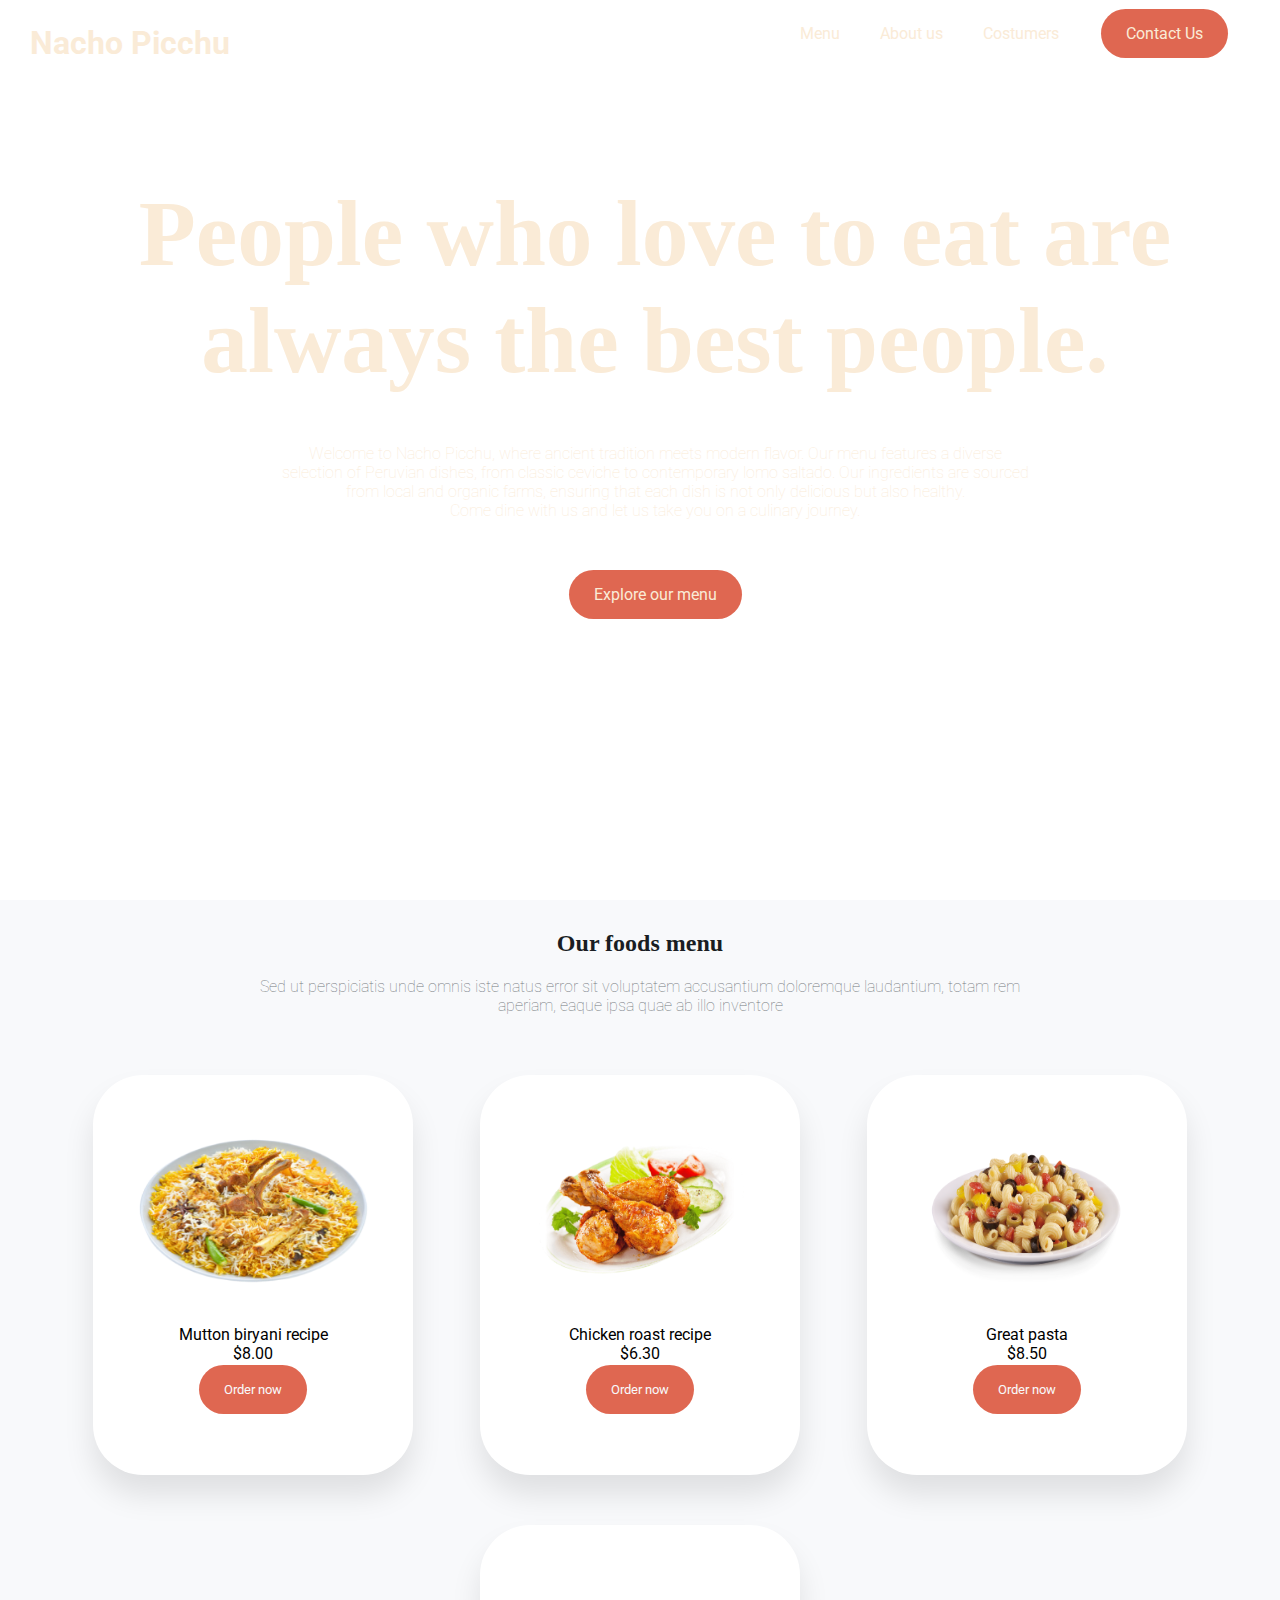
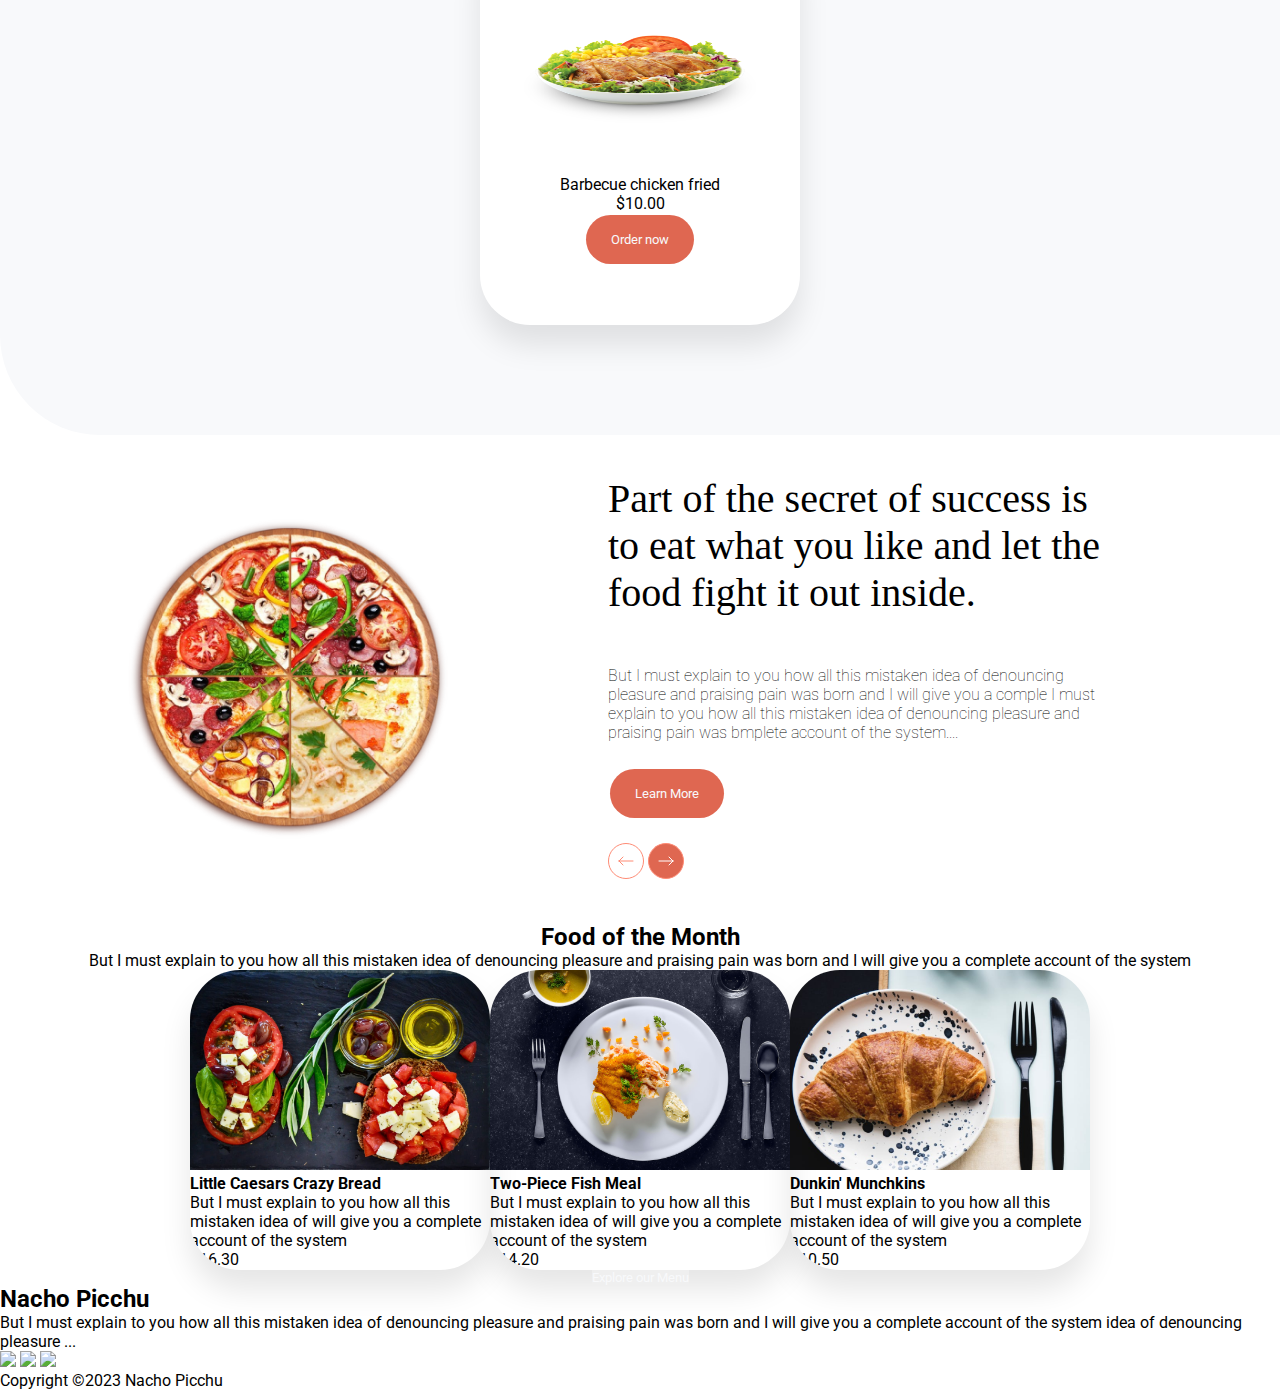
==== index.html @ ab9b4233 "`chore`: add some css in food card" ====
<!DOCTYPE html>
<html lang="en">

<head>
    <meta charset="UTF-8">
    <meta http-equiv="X-UA-Compatible" content="IE=edge">
    <meta name="viewport" content="width=device-width, initial-scale=1.0">
    <link rel="stylesheet" href="style.css">
    <link rel="preconnect" href="https://fonts.googleapis.com">
    <link rel="preconnect" href="https://fonts.gstatic.com" crossorigin>
    <link href="https://fonts.googleapis.com/css2?family=Roboto:wght@400;700&display=swap" rel="stylesheet">
    <title>Nacho Picchu</title>
</head>

<body>
    <header class="top-bar flex-row header-image">
        <h1 class="title">Nacho Picchu</h1>
        <nav class="items-center">
            <ul class="menu flex-row">
                <li><a href="#menu">Menu</a></li>
                <li><a href="./pages/about-us.html">About us</a></li>
                <li><a href="./pages/costumers.html">Costumers</a></li>
                <li><a href="./pages/contact-us.html" class="color-btn">Contact Us</a></li>
            </ul>
        </nav>
        <div class="header-content">
            <h2>People who love to eat are always the best people.</h2>
            <p align="justify">
                Welcome to Nacho Picchu, where ancient tradition meets modern flavor.
                Our menu features a diverse selection of Peruvian dishes, from classic ceviche to contemporary lomo saltado. Our ingredients are
                sourced from local and organic farms, ensuring that each dish is not only delicious but also healthy.</br> Come dine with us and let us take you on a culinary journey.
            </p>
            <a href="#menu" class="color-btn" id="header-content-btn">Explore our menu</a>
        </div>
    </header>
    <main>
        <section id="menu">
            <div class="foods-menu">
                <h2>Our foods menu</h2>
                <p>Sed ut perspiciatis unde omnis iste natus error sit voluptatem accusantium doloremque laudantium, totam rem aperiam, eaque ipsa quae ab illo inventore </p>
            </div>
            <div class="cards flex-row">
                <div class="card">
                    <img src="./assets/images/cards/mutton.png" alt="Mutton biryani recipe">
                    <p>Mutton biryani recipe</p>
                    <p>$8.00</p>
                    <button class="color-btn">Order now</button>
                </div>
                <div class="card">
                    <img src="./assets/images/cards/chicken.png" alt="Chicken roast recipe">
                    <p>Chicken roast recipe</p>
                    <p>$6.30</p>
                    <button class="color-btn">Order now</button>
                </div>
                <div class="card">
                    <img src="./assets/images/cards/pasta.png" alt="Great pasta">
                    <p>Great pasta</p>
                    <p>$8.50</p>
                    <button class="color-btn">Order now</button>
                </div>
                <div class="card">
                    <img src="./assets/images/cards/barbecue-chicken.png" alt="Barbecue chicken fried">
                    <p>Barbecue chicken fried</p>
                    <p>$10.00</p>
                    <button class="color-btn">Order now</button>
                </div>
            </div>

        </section>

        <section id="pizza">
            <img src="./assets/images/pizza.png" alt="" id="pizza-img">
            <div id="pizza-content">
                <h2>
                    Part of the secret of
                    success is to eat what you
                    like and let the food fight it
                    out inside.
                </h2>
                <p class="margin-text">
                    But I must explain to you how all this mistaken idea of denouncing pleasure and praising pain was born
                    and I will give you a comple I must explain to you how all this mistaken idea of denouncing pleasure and
                    praising pain was bmplete account of the system....
                </p>
                <div class="pizza-text">
                    <button class="color-btn margin-text">Learn More</button>
                    <nav>
                        <a href="#"><img src="./assets/icons/previous.svg" alt="previous"></a>
                        <a href="#"><img src="./assets/icons/next.svg" alt="next"></a>
                    </nav>
                </div>
            </div>

        </section>

        <section id="food-of-the-month">
            <h2>Food of the Month</h2>
            <p>But I must explain to you how all this mistaken idea of denouncing pleasure and praising pain was born
                and I will give you a complete account of the system</p>
            <div class="food month-cards flex-row">
                <div class="food-month-card">
                    <img src="./assets/images/cards/little-caesars.png" alt="Little Caesars Crazy Bread">
                    <p class="food-title">Little Caesars Crazy Bread</p>
                    <p>But I must explain to you how all this mistaken idea of will give you a complete account of the
                        system</p>
                    <p>$16.30</p>
                    <button>Order now</button>
                </div>
                <div class="food-month-card">
                    <img src="./assets/images/cards/fish.png" alt="Two-Piece Fish Meal">
                    <p class="food-title">Two-Piece Fish Meal</p>
                    <p>But I must explain to you how all this mistaken idea of will give you a complete account of the
                        system</p>
                    <p>$14.20</p>
                    <button>Order now</button>
                </div>
                <div class="food-month-card">
                    <img src="./assets/images/cards/dunkin-munchkins.png" alt="Dunkin' Munchkins">
                    <p class="food-title">Dunkin' Munchkins</p>
                    <p>But I must explain to you how all this mistaken idea of will give you a complete account of the
                        system</p>
                    <p>$10.50</p>
                    <button>Order now</button>
                </div>
            </div>
            <button>Explore our Menu</button>
        </section>
    </main>
    <footer>
        <h2>Nacho Picchu</h2>
        <p>But I must explain to you how all this mistaken idea of denouncing pleasure and praising pain was born and I
            will give you a complete account of the system idea of denouncing pleasure ...</p>
        <div class="social-media">
            <img src="./assets/icons/fb.svg">
            <img src="./assets/icons/twitter.svg">
            <img src="./assets/icons/insta.svg">
        </div>

        <p>Copyright ©2023 Nacho Picchu</p>
    </footer>
</body>
</html>
---- style.css ----
/* CSS Variables */
:root {
  --white: #fff;
  --primary: #df6751;
  --secondary: #fe8b75;
  --header-txt: #191d23;
  --p: #75797f;
  --bg-grey: #f8f9fb;
}

* {
  box-sizing: border-box;
  margin: 0;
  padding: 0;
  font-family: "Roboto", sans-serif;
}

.flex-row {
  display: flex;
  flex-direction: row;
}
.flex-column {
  display: flex;
  flex-direction: column;
}
/* make nabvar responsive again */
.menu {
  justify-content: space-evenly;
  list-style-type: none;
}

.menu > li {
  margin: 0 20px;
}

a {
  text-decoration: none;
  color: antiquewhite;
}

li > a:hover {
  text-decoration: underline;
}

/* Make image expand with it's div */
/* when in a mobile device, content get out of the div */
.header-image {
  background-image: url("/assets/header-bg.png");
  background-size: cover;
}

.header-content {
  display: flex;
  flex-direction: column;
  align-items: center;
  justify-content: center;
  position: absolute;
  color: antiquewhite;
  top: 20%;
}

.header-content > h2 {
  font-family: "Times New Roman", Times, serif;
  font-size: 70pt;
  text-align: center;
  margin-bottom: 50px;
}

.header-content > p {
  font-weight: lighter;
  text-align: center;
  margin: 0 20%;
}

.title {
  color: antiquewhite;
  font-weight: bold;
}

.top-bar {
  justify-content: space-between;
  padding: 1.5em 30px;
  height: 100vh;
}

.items-center {
  display: flex;
  justify-content: center;
}

.color-btn {
  padding: 15px 25px;
  margin: 2px 2px;
  gap: 20px;
  height: 49px;
  background: var(--primary);
  border-radius: 43px;
}

#header-content-btn {
  margin-top: 50px;
}

#menu {
  background-color: var(--bg-grey);
  display: flex;
  flex-direction: column;
  border-radius: 0px 0px 0px 100px;
}

.foods-menu h2 {
  font-family: "Times New Roman", Times, serif;
  text-align: center;
  padding-top: 30px;
  margin-bottom: 20px;
  color: var(--header-txt);
}

.foods-menu > p {
  color: var(--p);
  font-weight: lighter;
  text-align: center;
  margin: 0 20%;
}

.cards {
  flex-wrap: wrap;
  justify-content: space-around;
  padding: 60px 60px;
}

.card {
  display: flex;
  flex-direction: column;
  justify-content: center;
  align-items: center;
  border-radius: 50px;
  width: 20rem;
  height: 25rem;
  background: #ffffff;
  box-shadow: 0px 20px 30px rgba(0, 0, 0, 0.1);
  margin-bottom: 50px;
}

.card img {
  width: 15rem;
  height: 150px;
  margin-bottom: 40px;
}

#pizza {
  display: flex;
  align-items: center;
}

#pizza > div > h2 {
  font-size: 40px;
  font-family: serif;
  font-weight: 500;
  margin-bottom: 50px;
}

#pizza > div > p {
  font-size: 1rem;
  font-weight: 100;
}

.margin-text {
  margin-bottom: 25px;
}

#pizza-content {
  padding: 40px 0 40px 0;
  margin: auto;
  width: 40vw;
  height: auto;
}

#pizza-img {
  width: 35%;
  min-width: 80px !important;
  height: 35%;
  padding: 5% 0 5% 10%;
}

#pizza-text {
  display: flex;
  flex-direction: column;
}

#pizza-text > nav {
  flex-direction: row;
}

button {
  border: 0;
  color: #f8f9fb;
  cursor: pointer;
}

#food-of-the-month {
  display: flex;
  flex-direction: column;
  align-items: center;
}

.food-month-card {
  border-radius: 50px;
  box-shadow: 0px 20px 30px rgba(0, 0, 0, 0.1);
  width: 300px;
  height: 300px;
  overflow: auto;
}

.food-month-card > img {
  width: 300px;
  height: 200px;
}

.food-title {
  font-weight: bold;
}
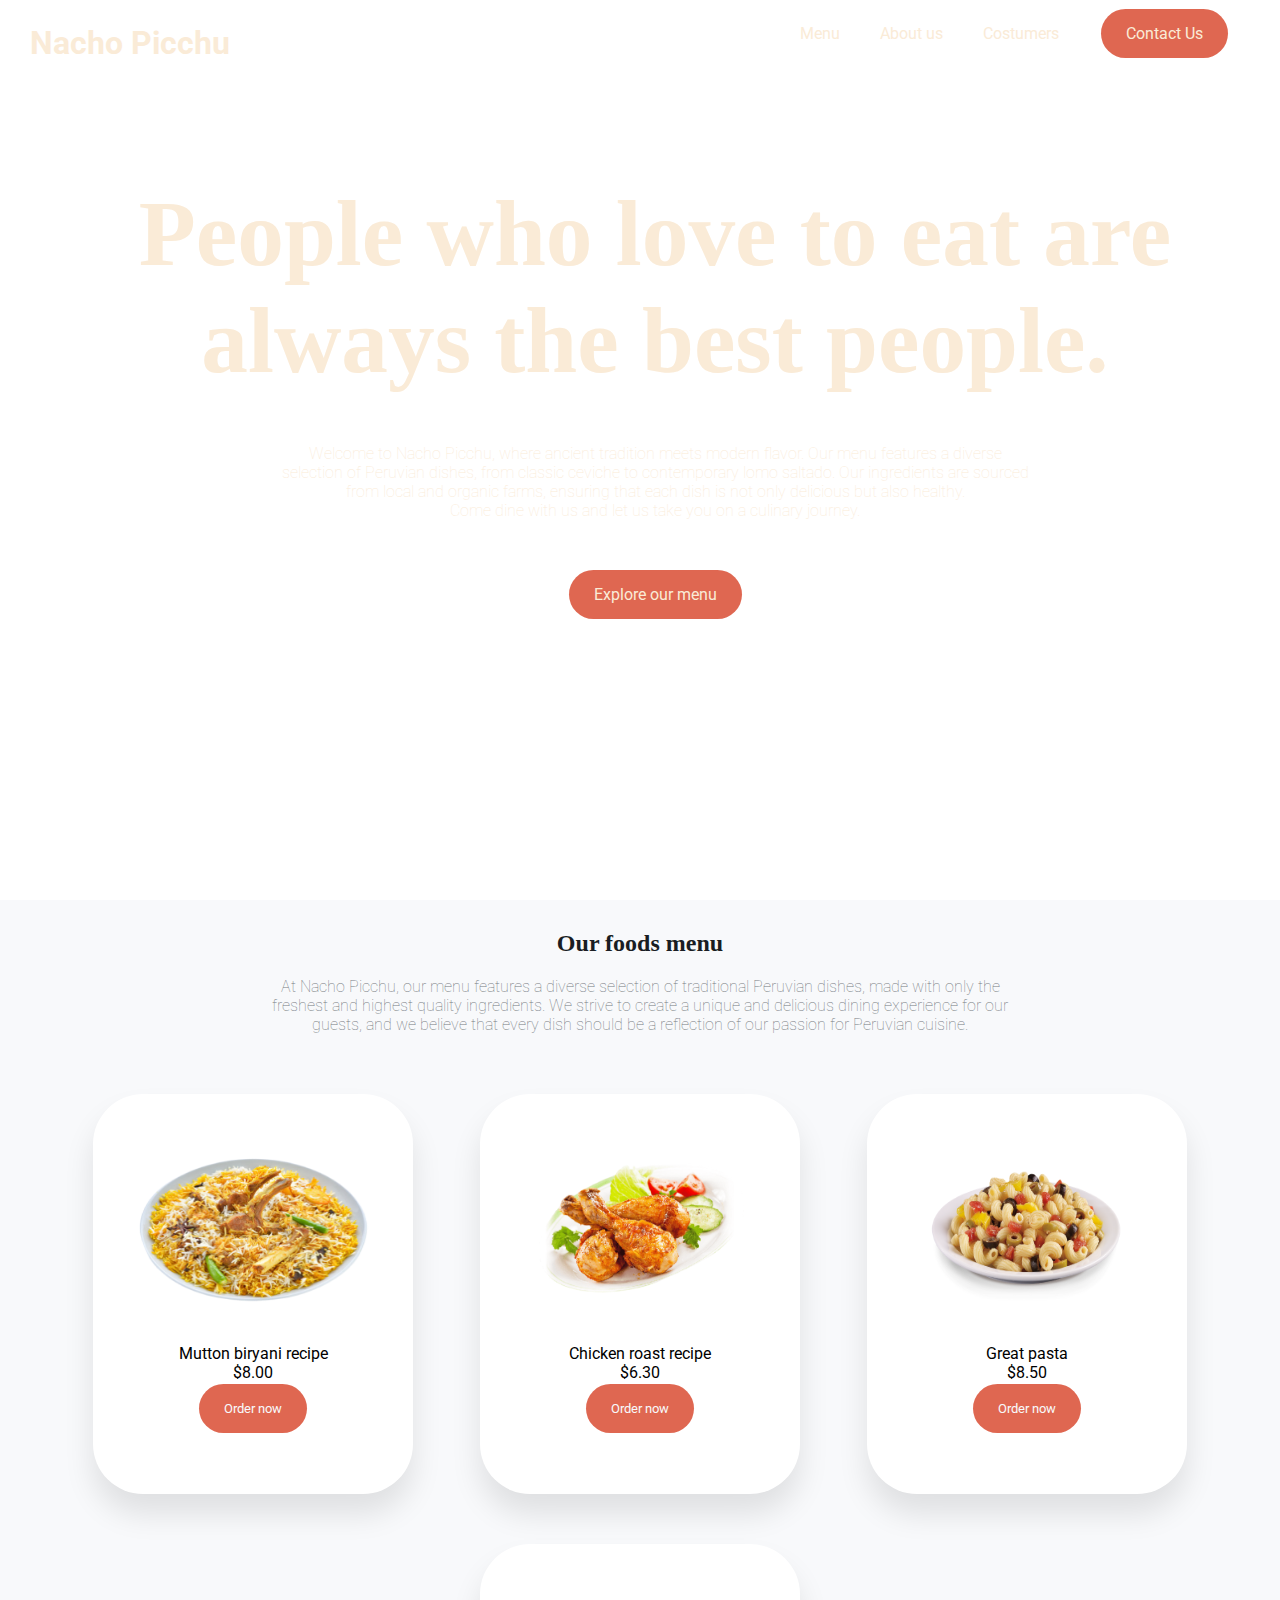
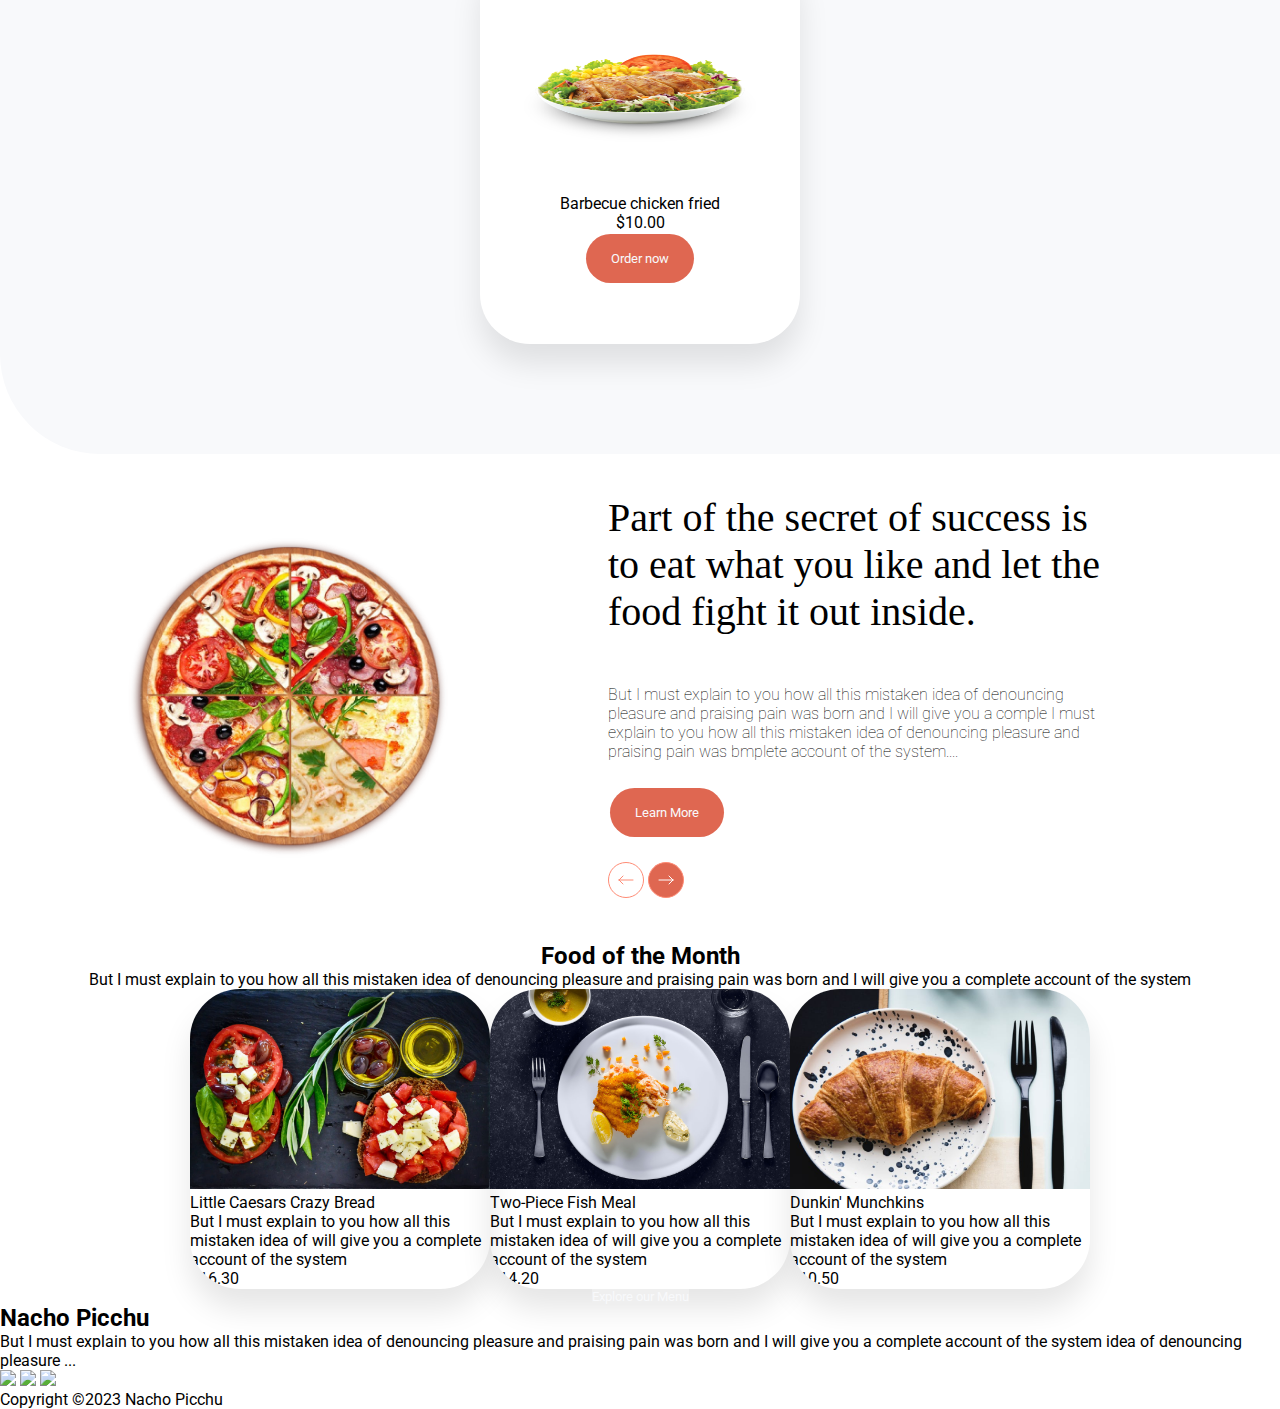
==== commit c9a29e1f: "changing text" ====
--- a/index.html
+++ b/index.html
@@ -37,7 +37,7 @@
         <section id="menu">
             <div class="foods-menu">
                 <h2>Our foods menu</h2>
-                <p>Sed ut perspiciatis unde omnis iste natus error sit voluptatem accusantium doloremque laudantium, totam rem aperiam, eaque ipsa quae ab illo inventore </p>
+                <p>At Nacho Picchu, our menu features a diverse selection of traditional Peruvian dishes, made with only the freshest and highest quality ingredients. We strive to create a unique and delicious dining experience for our guests, and we believe that every dish should be a reflection of our passion for Peruvian cuisine. </p>
             </div>
             <div class="cards flex-row">
                 <div class="card">
@@ -100,7 +100,7 @@
             <div class="food month-cards flex-row">
                 <div class="food-month-card">
                     <img src="./assets/images/cards/little-caesars.png" alt="Little Caesars Crazy Bread">
-                    <p class="food-title">Little Caesars Crazy Bread</p>
+                    <p>Little Caesars Crazy Bread</p>
                     <p>But I must explain to you how all this mistaken idea of will give you a complete account of the
                         system</p>
                     <p>$16.30</p>
@@ -108,7 +108,7 @@
                 </div>
                 <div class="food-month-card">
                     <img src="./assets/images/cards/fish.png" alt="Two-Piece Fish Meal">
-                    <p class="food-title">Two-Piece Fish Meal</p>
+                    <p>Two-Piece Fish Meal</p>
                     <p>But I must explain to you how all this mistaken idea of will give you a complete account of the
                         system</p>
                     <p>$14.20</p>
@@ -116,7 +116,7 @@
                 </div>
                 <div class="food-month-card">
                     <img src="./assets/images/cards/dunkin-munchkins.png" alt="Dunkin' Munchkins">
-                    <p class="food-title">Dunkin' Munchkins</p>
+                    <p>Dunkin' Munchkins</p>
                     <p>But I must explain to you how all this mistaken idea of will give you a complete account of the
                         system</p>
                     <p>$10.50</p>
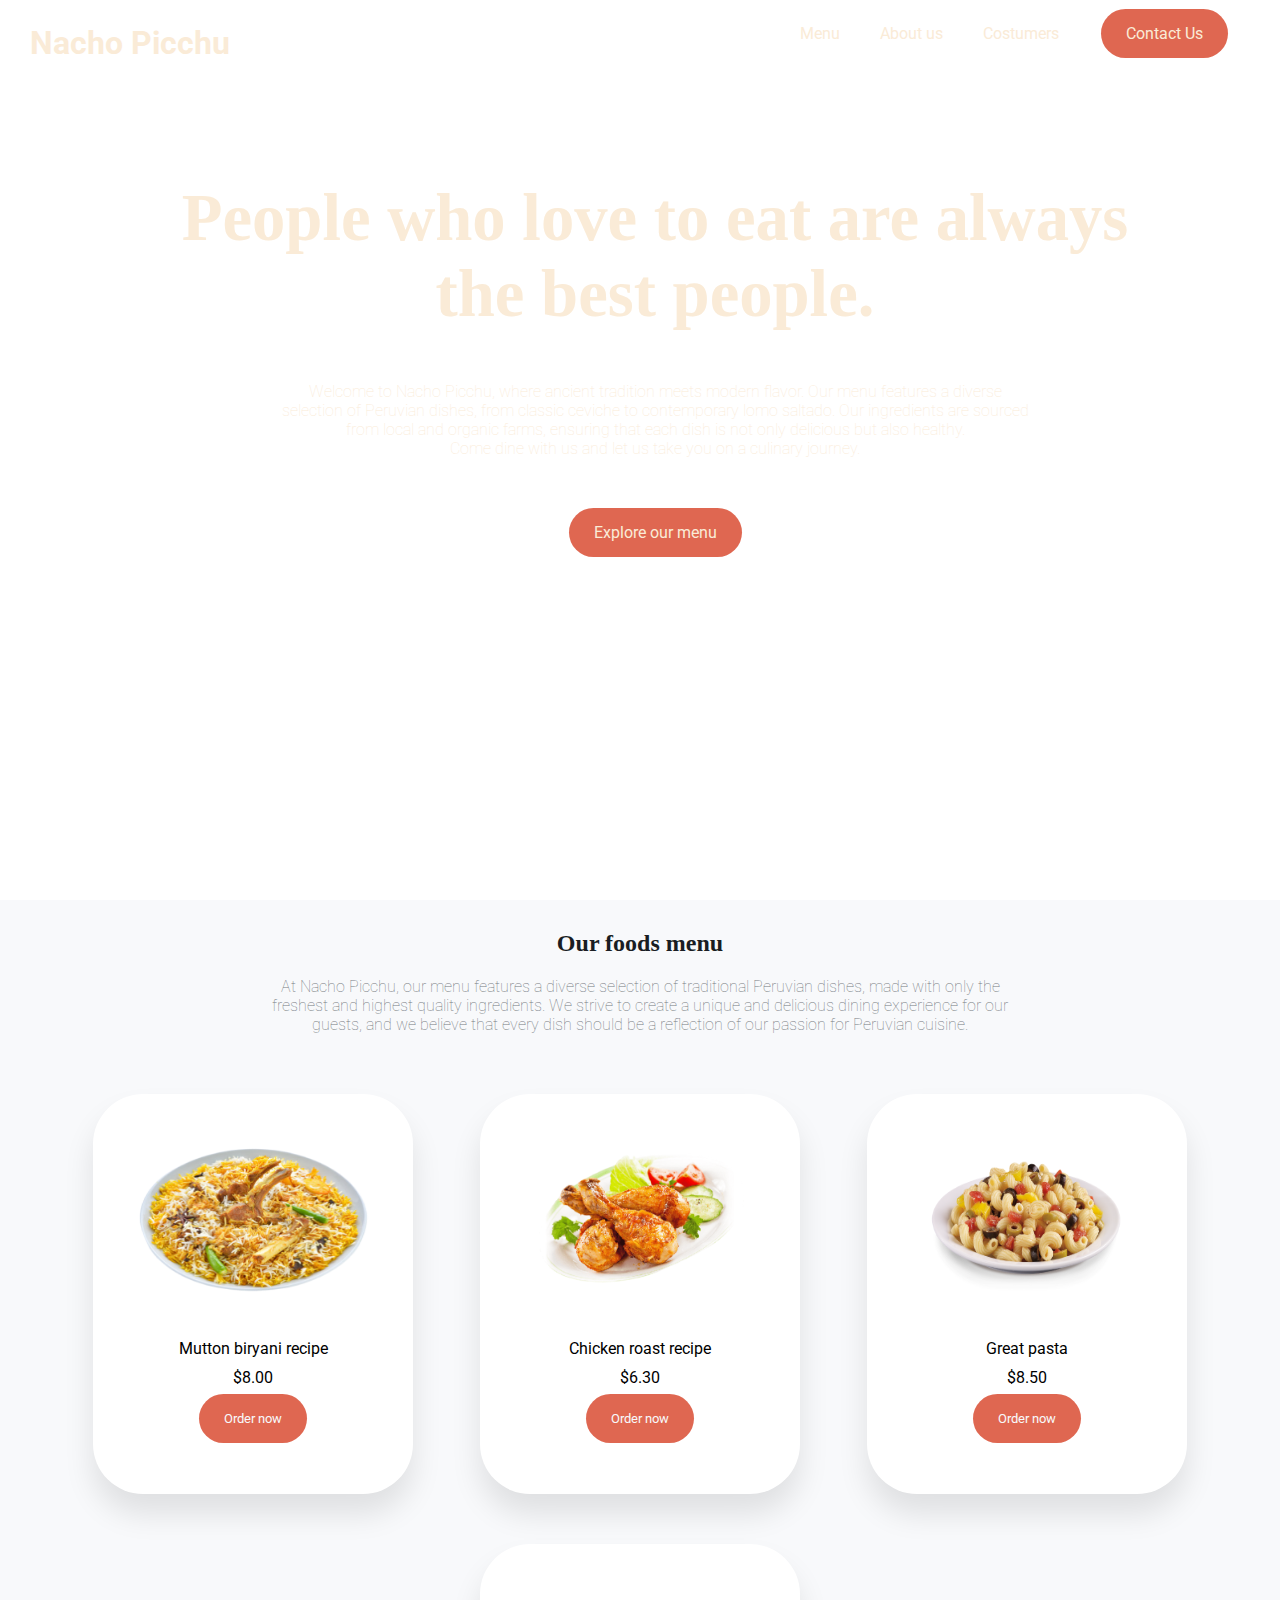
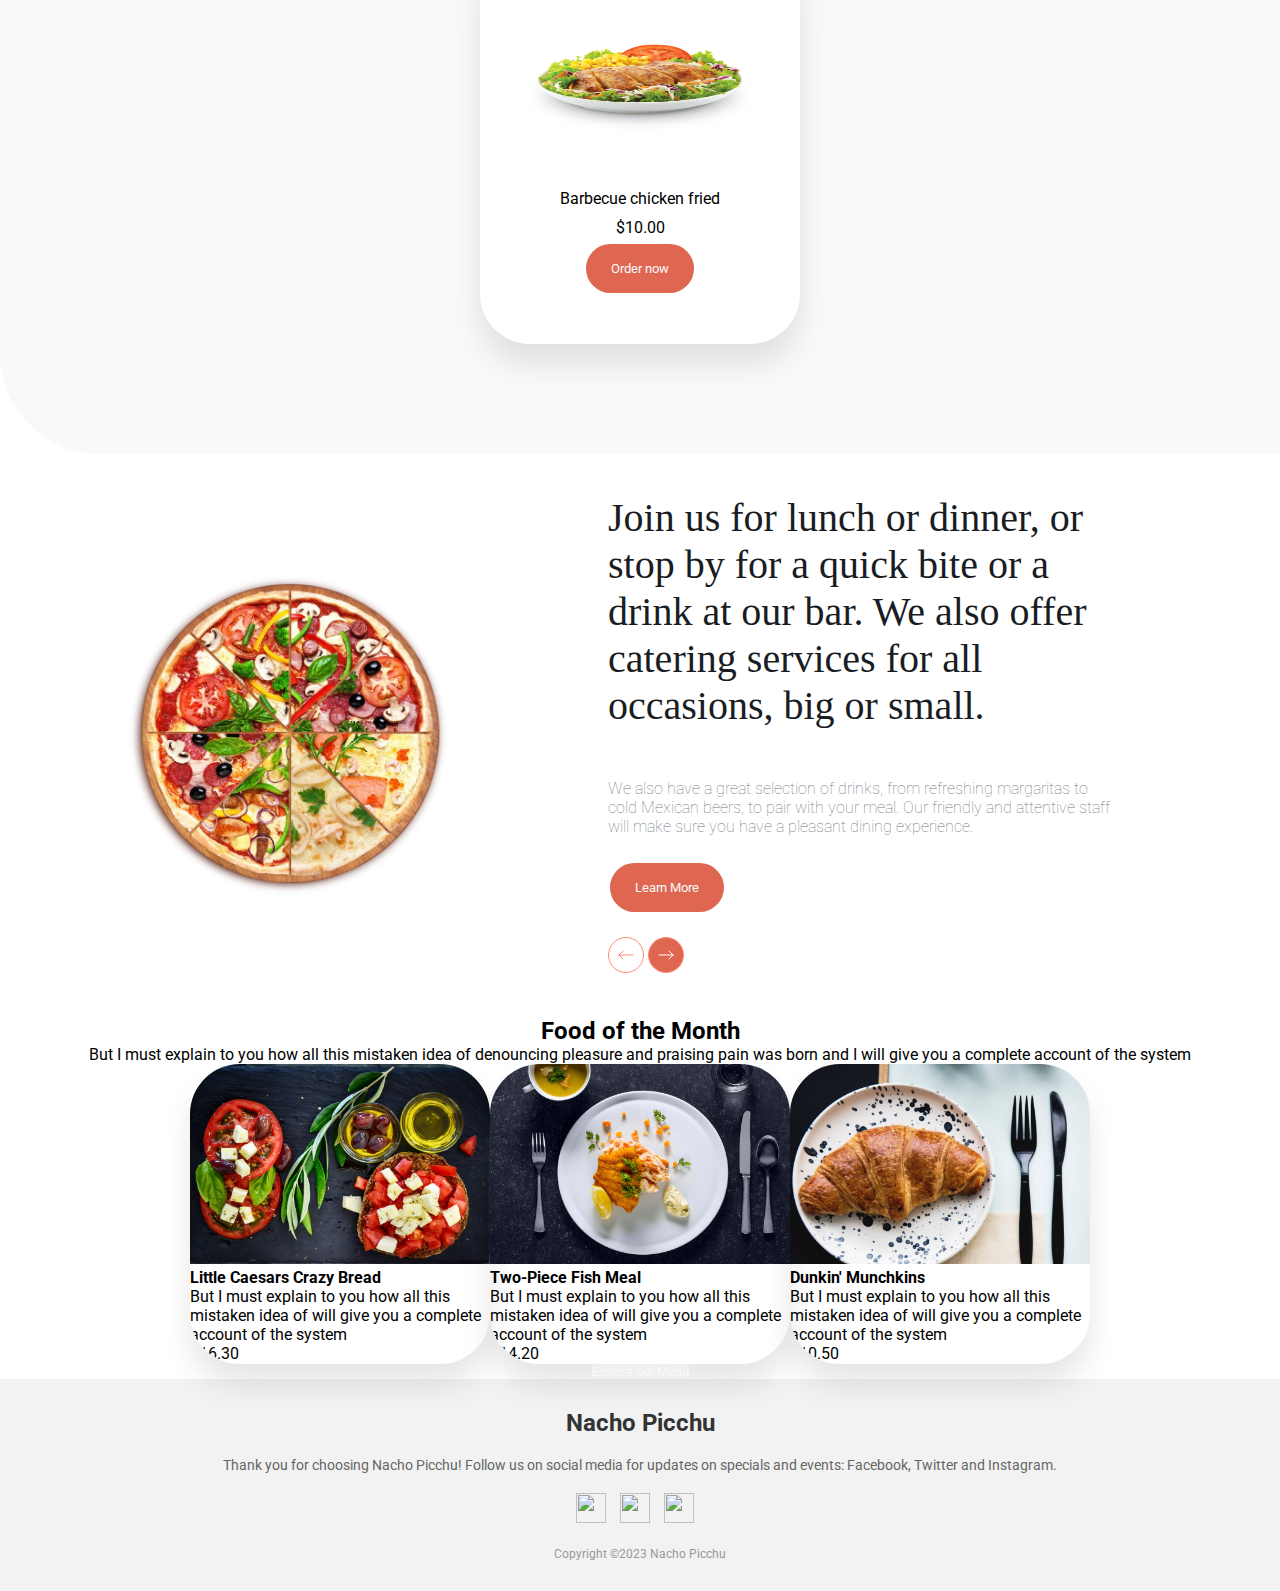
==== commit 4648d4c9: "adding media queries" ====
--- a/index.html
+++ b/index.html
@@ -72,15 +72,10 @@
             <img src="./assets/images/pizza.png" alt="" id="pizza-img">
             <div id="pizza-content">
                 <h2>
-                    Part of the secret of
-                    success is to eat what you
-                    like and let the food fight it
-                    out inside.
+                    Join us for lunch or dinner, or stop by for a quick bite or a drink at our bar. We also offer catering services for all occasions, big or small.
                 </h2>
                 <p class="margin-text">
-                    But I must explain to you how all this mistaken idea of denouncing pleasure and praising pain was born
-                    and I will give you a comple I must explain to you how all this mistaken idea of denouncing pleasure and
-                    praising pain was bmplete account of the system....
+                    We also have a great selection of drinks, from refreshing margaritas to cold Mexican beers, to pair with your meal. Our friendly and attentive staff will make sure you have a pleasant dining experience.
                 </p>
                 <div class="pizza-text">
                     <button class="color-btn margin-text">Learn More</button>
@@ -100,7 +95,7 @@
             <div class="food month-cards flex-row">
                 <div class="food-month-card">
                     <img src="./assets/images/cards/little-caesars.png" alt="Little Caesars Crazy Bread">
-                    <p>Little Caesars Crazy Bread</p>
+                    <p class="food-title">Little Caesars Crazy Bread</p>
                     <p>But I must explain to you how all this mistaken idea of will give you a complete account of the
                         system</p>
                     <p>$16.30</p>
@@ -108,7 +103,7 @@
                 </div>
                 <div class="food-month-card">
                     <img src="./assets/images/cards/fish.png" alt="Two-Piece Fish Meal">
-                    <p>Two-Piece Fish Meal</p>
+                    <p class="food-title">Two-Piece Fish Meal</p>
                     <p>But I must explain to you how all this mistaken idea of will give you a complete account of the
                         system</p>
                     <p>$14.20</p>
@@ -116,7 +111,7 @@
                 </div>
                 <div class="food-month-card">
                     <img src="./assets/images/cards/dunkin-munchkins.png" alt="Dunkin' Munchkins">
-                    <p>Dunkin' Munchkins</p>
+                    <p class="food-title">Dunkin' Munchkins</p>
                     <p>But I must explain to you how all this mistaken idea of will give you a complete account of the
                         system</p>
                     <p>$10.50</p>
@@ -128,14 +123,12 @@
     </main>
     <footer>
         <h2>Nacho Picchu</h2>
-        <p>But I must explain to you how all this mistaken idea of denouncing pleasure and praising pain was born and I
-            will give you a complete account of the system idea of denouncing pleasure ...</p>
+        <p>Thank you for choosing Nacho Picchu! Follow us on social media for updates on specials and events: Facebook, Twitter and Instagram.</p>
         <div class="social-media">
             <img src="./assets/icons/fb.svg">
             <img src="./assets/icons/twitter.svg">
             <img src="./assets/icons/insta.svg">
         </div>
-
         <p>Copyright ©2023 Nacho Picchu</p>
     </footer>
 </body>
--- a/style.css
+++ b/style.css
@@ -15,6 +15,7 @@
   font-family: "Roboto", sans-serif;
 }
 
+
 .flex-row {
   display: flex;
   flex-direction: row;
@@ -61,9 +62,12 @@
 
 .header-content > h2 {
   font-family: "Times New Roman", Times, serif;
-  font-size: 70pt;
+  font-size: 50pt;
   text-align: center;
   margin-bottom: 50px;
+  margin-left: 10%;
+  margin-right: 10%;
+  
 }
 
 .header-content > p {
@@ -95,6 +99,10 @@
   height: 49px;
   background: var(--primary);
   border-radius: 43px;
+}
+
+color-btn:hover {
+  background: var(--secondary);
 }
 
 #header-content-btn {
@@ -142,6 +150,10 @@
   margin-bottom: 50px;
 }
 
+.card > p {
+  margin: 5px;
+}
+
 .card img {
   width: 15rem;
   height: 150px;
@@ -154,8 +166,9 @@
 }
 
 #pizza > div > h2 {
+  color: var(--header-txt);
   font-size: 40px;
-  font-family: serif;
+  font-family: "Times New Roman", Times, serif;
   font-weight: 500;
   margin-bottom: 50px;
 }
@@ -163,6 +176,7 @@
 #pizza > div > p {
   font-size: 1rem;
   font-weight: 100;
+  color: var(--p);
 }
 
 .margin-text {
@@ -220,3 +234,75 @@
 .food-title {
   font-weight: bold;
 }
+
+footer {
+  background-color: #f2f2f2;
+  padding: 30px;
+  text-align: center;
+}
+
+footer h2 {
+  margin-bottom: 20px;
+  color: #333333;
+}
+
+footer p {
+  margin-bottom: 20px;
+  color: #666666;
+  font-size: 14px;
+}
+
+.social-media {
+  margin-bottom: 20px;
+}
+
+.social-media img {
+  width: 30px;
+  height: 30px;
+  margin-right: 10px;
+}
+
+footer p:last-child {
+  margin-bottom: 0;
+  font-size: 12px;
+  color: #999999;
+}
+
+/* styles for small screens (less than 768px) */
+@media only screen and (max-width: 768px) {
+  .menu {
+      display: none;
+  }
+
+  .header-content {
+      text-align: center;
+  }
+
+  .header-content h2 {
+      font-size: 28px;
+  }
+
+  .header-content p {
+      font-size: 16px;
+      width: 90%;
+  }
+
+  #header-content-btn {
+      margin: 20px auto 0;
+  }
+  .header-content {
+      display: flex;
+      flex-direction: column;
+      align-items: center;
+  }
+  .cards {
+      flex-direction: column;
+      align-items: center;
+  }
+  .card {
+      margin: 10px auto;
+  }
+  #pizza-img{
+      display: none;
+  }
+}
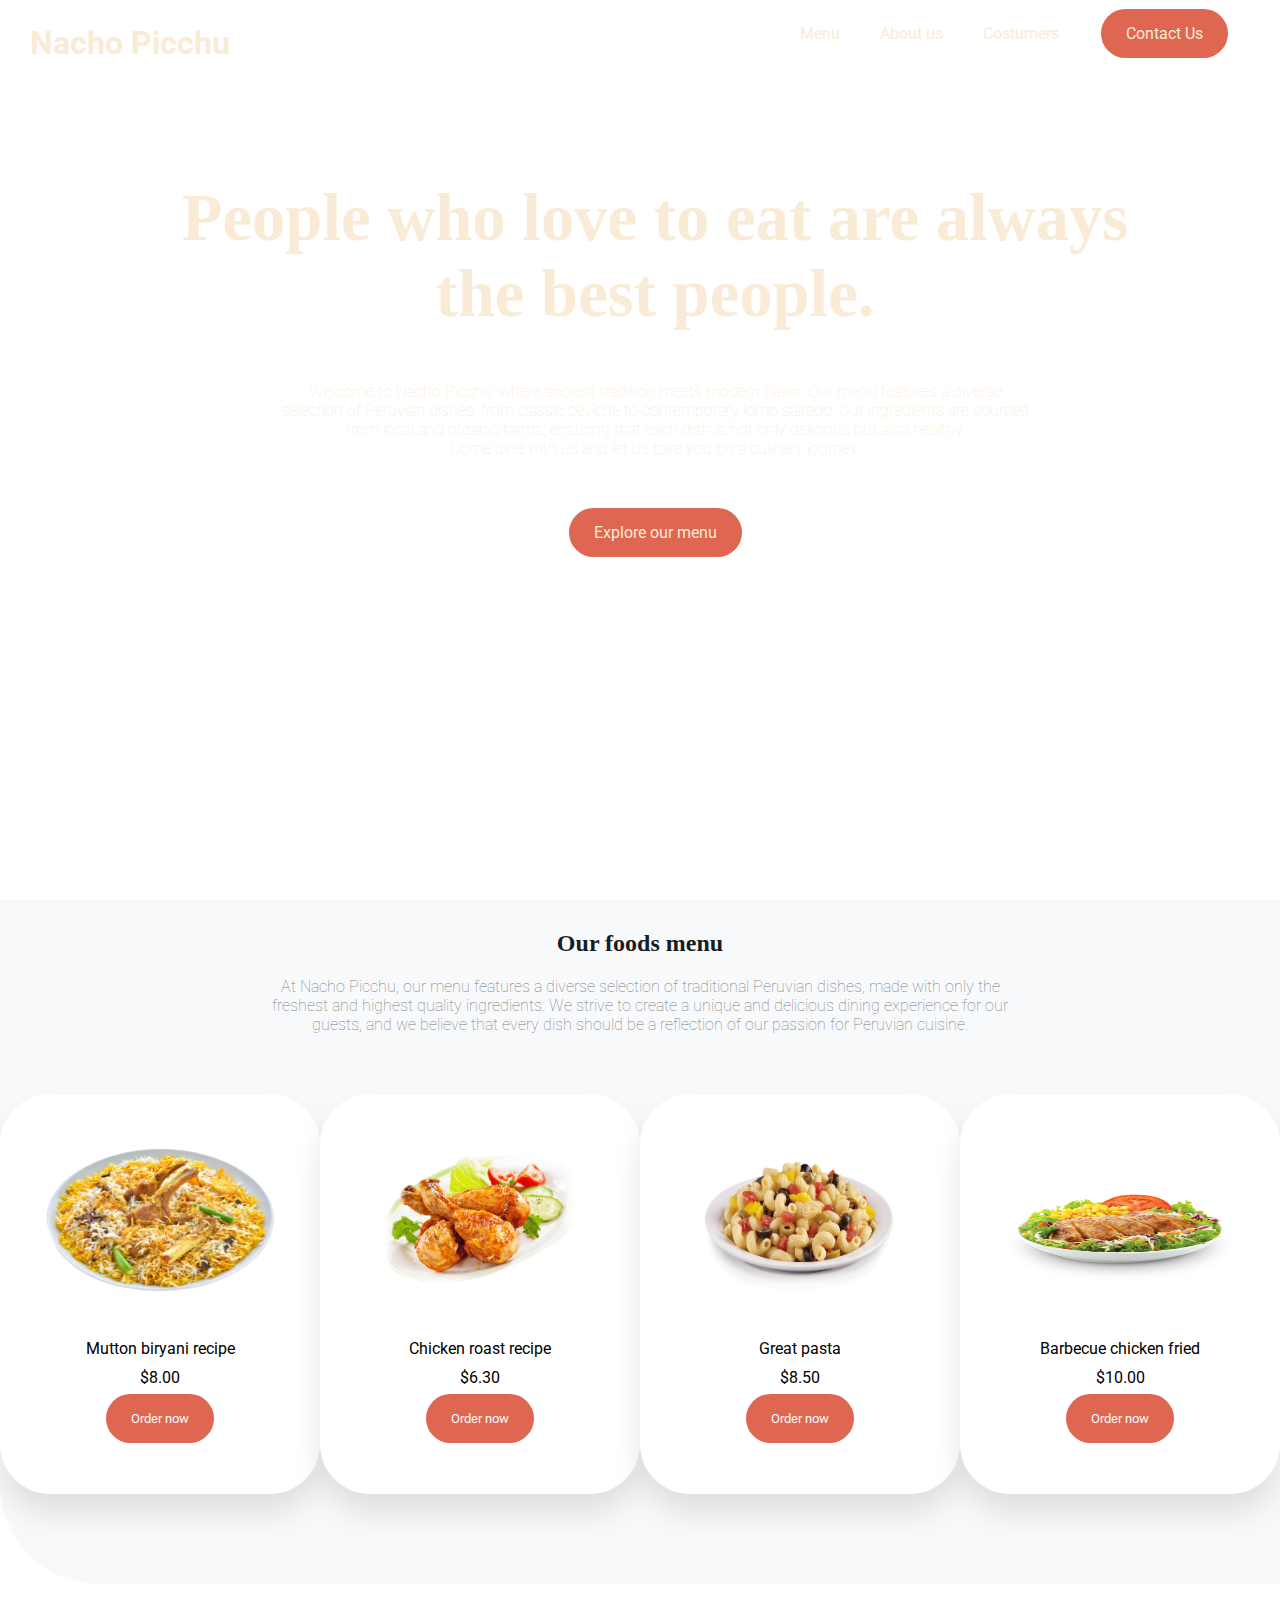
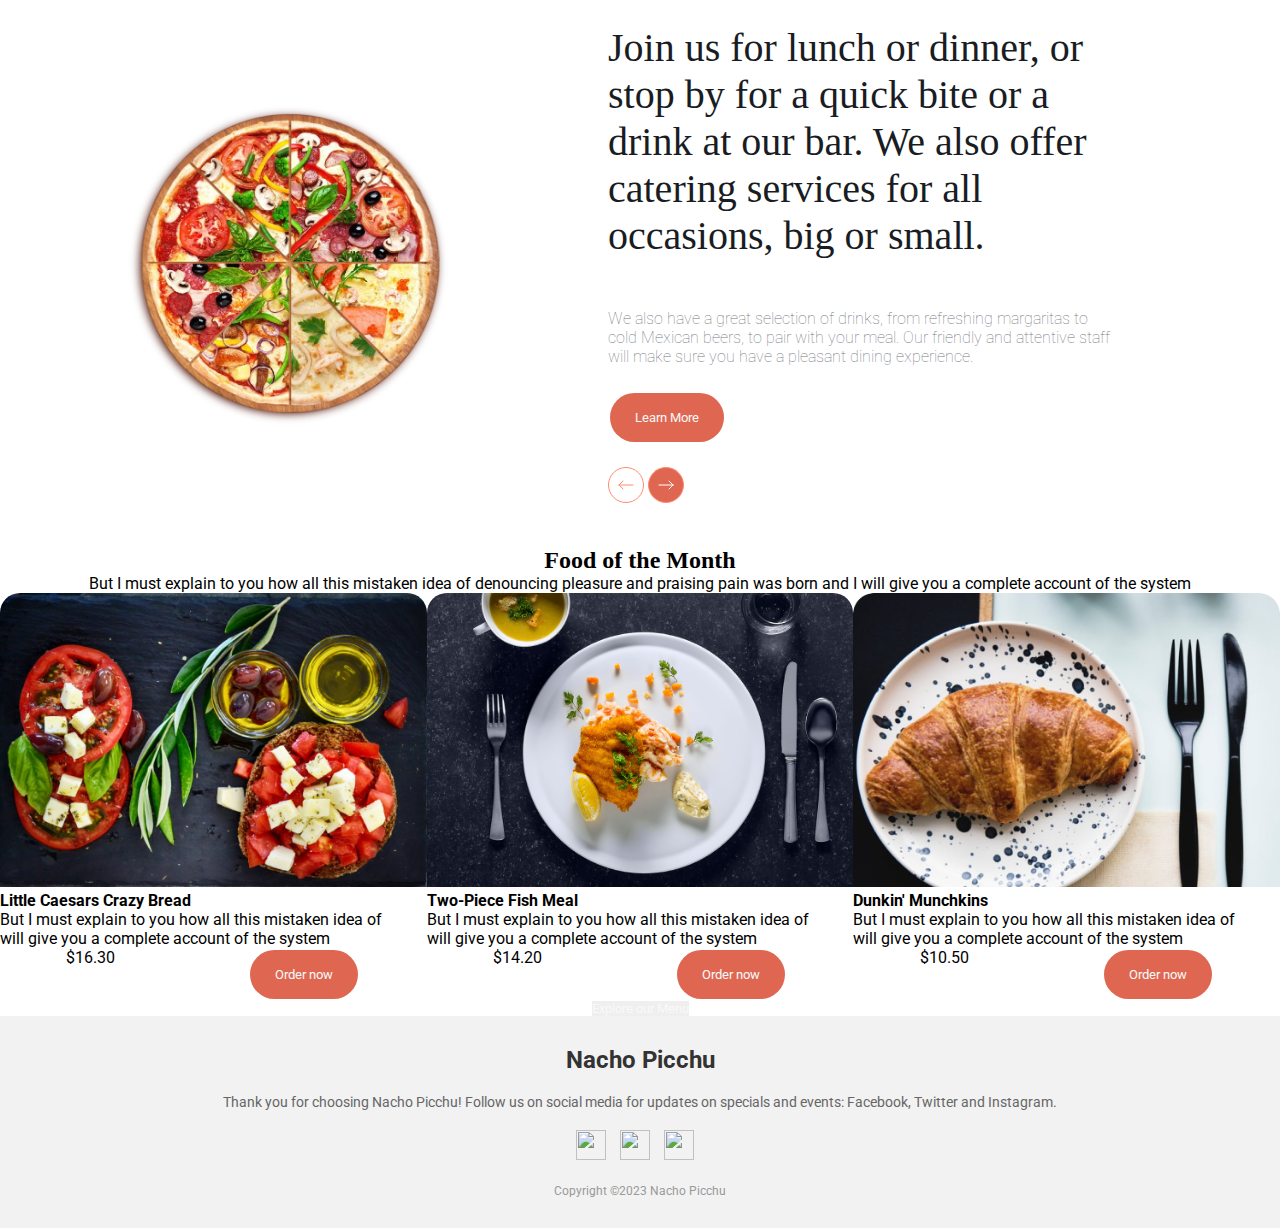
==== commit 8d0286ea: "Merge branch 'main' of github.com:ed-morais/web-programming-exam-1" ====
--- a/index.html
+++ b/index.html
@@ -85,7 +85,6 @@
                     </nav>
                 </div>
             </div>
-
         </section>
 
         <section id="food-of-the-month">
@@ -98,24 +97,30 @@
                     <p class="food-title">Little Caesars Crazy Bread</p>
                     <p>But I must explain to you how all this mistaken idea of will give you a complete account of the
                         system</p>
-                    <p>$16.30</p>
-                    <button>Order now</button>
+                    <div class="price-div">
+                        <p>$16.30</p>
+                        <button class="color-btn">Order now</button>
+                    </div>
                 </div>
                 <div class="food-month-card">
                     <img src="./assets/images/cards/fish.png" alt="Two-Piece Fish Meal">
                     <p class="food-title">Two-Piece Fish Meal</p>
                     <p>But I must explain to you how all this mistaken idea of will give you a complete account of the
                         system</p>
-                    <p>$14.20</p>
-                    <button>Order now</button>
+                    <div class="price-div">
+                        <p>$14.20</p>
+                        <button class="color-btn">Order now</button>
+                    </div>
                 </div>
                 <div class="food-month-card">
                     <img src="./assets/images/cards/dunkin-munchkins.png" alt="Dunkin' Munchkins">
                     <p class="food-title">Dunkin' Munchkins</p>
                     <p>But I must explain to you how all this mistaken idea of will give you a complete account of the
                         system</p>
-                    <p>$10.50</p>
-                    <button>Order now</button>
+                    <div class="price-div">
+                        <p>$10.50</p>
+                        <button class="color-btn">Order now</button>
+                    </div>
                 </div>
             </div>
             <button>Explore our Menu</button>
--- a/style.css
+++ b/style.css
@@ -14,23 +14,27 @@
   padding: 0;
   font-family: "Roboto", sans-serif;
 }
-
+body{
+  min-width: 200px;
+}
 
 .flex-row {
   display: flex;
   flex-direction: row;
 }
+
 .flex-column {
   display: flex;
   flex-direction: column;
 }
+
 /* make nabvar responsive again */
 .menu {
   justify-content: space-evenly;
   list-style-type: none;
 }
 
-.menu > li {
+.menu>li {
   margin: 0 20px;
 }
 
@@ -39,7 +43,7 @@
   color: antiquewhite;
 }
 
-li > a:hover {
+li>a:hover {
   text-decoration: underline;
 }
 
@@ -60,17 +64,16 @@
   top: 20%;
 }
 
-.header-content > h2 {
+.header-content>h2 {
   font-family: "Times New Roman", Times, serif;
   font-size: 50pt;
   text-align: center;
   margin-bottom: 50px;
   margin-left: 10%;
   margin-right: 10%;
-  
-}
-
-.header-content > p {
+}
+
+.header-content>p {
   font-weight: lighter;
   text-align: center;
   margin: 0 20%;
@@ -124,7 +127,7 @@
   color: var(--header-txt);
 }
 
-.foods-menu > p {
+.foods-menu>p {
   color: var(--p);
   font-weight: lighter;
   text-align: center;
@@ -134,7 +137,9 @@
 .cards {
   flex-wrap: wrap;
   justify-content: space-around;
-  padding: 60px 60px;
+  padding-top: 60px;
+  padding-bottom: 40px;
+  /* padding: 60px; */
 }
 
 .card {
@@ -150,7 +155,7 @@
   margin-bottom: 50px;
 }
 
-.card > p {
+.card>p {
   margin: 5px;
 }
 
@@ -165,7 +170,7 @@
   align-items: center;
 }
 
-#pizza > div > h2 {
+#pizza>div>h2 {
   color: var(--header-txt);
   font-size: 40px;
   font-family: "Times New Roman", Times, serif;
@@ -173,7 +178,7 @@
   margin-bottom: 50px;
 }
 
-#pizza > div > p {
+#pizza>div>p {
   font-size: 1rem;
   font-weight: 100;
   color: var(--p);
@@ -202,7 +207,7 @@
   flex-direction: column;
 }
 
-#pizza-text > nav {
+#pizza-text>nav {
   flex-direction: row;
 }
 
@@ -218,21 +223,45 @@
   align-items: center;
 }
 
-.food-month-card {
-  border-radius: 50px;
+#food-of-the-month > h2{
+  font-family: "Times New Roman", Times, serif;
+
+}
+
+.food-month-cards {
+  flex-wrap: wrap;
+  justify-content: space-around;
+  padding: auto;
+}
+
+.food-card-text {
+  display: flex;
+  flex-direction: column;
+  align-items: center;
+  justify-content: center;
+  border-radius: 30px;
   box-shadow: 0px 20px 30px rgba(0, 0, 0, 0.1);
-  width: 300px;
-  height: 300px;
-  overflow: auto;
-}
-
-.food-month-card > img {
-  width: 300px;
-  height: 200px;
+  width: 17rem;
+  height: 25rem;
+}
+
+.food-month-card>img {
+    max-width: 100%;
+    object-fit: cover;
+    border-radius: 20px 20px 0 0;
+}
+.food-month-card>p {
+  max-width: 90%;
+  justify-content: center;
 }
 
 .food-title {
   font-weight: bold;
+}
+
+.price-div {
+  display: flex;
+  justify-content: space-around;
 }
 
 footer {
@@ -267,42 +296,118 @@
   font-size: 12px;
   color: #999999;
 }
+@media only screen and (max-width: 900px) {
+  .header-content h2 {
+    font-size: 24px;
+  }
+
+  .header-content p {
+    font-size: 14px;
+  }
+
+  #pizza h2 {
+    font-size: 10px;
+  }
+
+  .card p {
+    font-size: 14px;
+  }
+}
 
 /* styles for small screens (less than 768px) */
 @media only screen and (max-width: 768px) {
   .menu {
-      display: none;
+    display: none;
+    display: none;
   }
 
   .header-content {
-      text-align: center;
+    text-align: center;
+    text-align: center;
   }
 
   .header-content h2 {
-      font-size: 28px;
+    font-size: 28px;
+    font-size: 28px;
   }
 
   .header-content p {
-      font-size: 16px;
-      width: 90%;
+    font-size: 16px;
+    width: 90%;
+    font-size: 16px;
+    width: 90%;
   }
 
   #header-content-btn {
-      margin: 20px auto 0;
-  }
+    margin: 20px auto 0;
+    margin: 20px auto 0;
+  }
+
   .header-content {
-      display: flex;
-      flex-direction: column;
-      align-items: center;
-  }
+    display: flex;
+    flex-direction: column;
+    align-items: center;
+    display: flex;
+    flex-direction: column;
+    align-items: center;
+  }
+
   .cards {
-      flex-direction: column;
-      align-items: center;
-  }
+    flex-direction: column;
+    align-items: center;
+    flex-direction: column;
+    align-items: center;
+  }
+
   .card {
-      margin: 10px auto;
-  }
-  #pizza-img{
-      display: none;
-  }
-}
+    margin: 10px auto;
+    margin: 10px auto;
+  }
+  #pizza-img {
+    display: none;
+
+  #pizza-content {
+    width: 90%;
+    height: auto;
+  }
+
+  #pizza>div>h2 {
+    color: var(--header-txt);
+    font-size: 23px;
+    font-family: "Times New Roman", Times, serif;
+    font-weight: 500;
+    margin-bottom: 50px;
+  }
+
+  #pizza .pizza-text {
+    display: flex; /* display flex container */
+    justify-content: center; /* center elements horizontally */
+    align-items: center; /* center elements vertically */
+  }
+  #pizza nav {
+    display:none ;
+  }
+
+  #pizza-img {
+    display: none;
+  }
+}
+
+/* styles for extra small screens (less than 480px) */
+@media only screen and (max-width: 480px) {
+  .header-content h2 {
+    font-size: 24px;
+  }
+
+  .header-content p {
+    font-size: 14px;
+  }
+
+  #pizza h2 {
+    font-size: 10px;
+  }
+
+  .card p {
+    font-size: 14px;
+  }
+}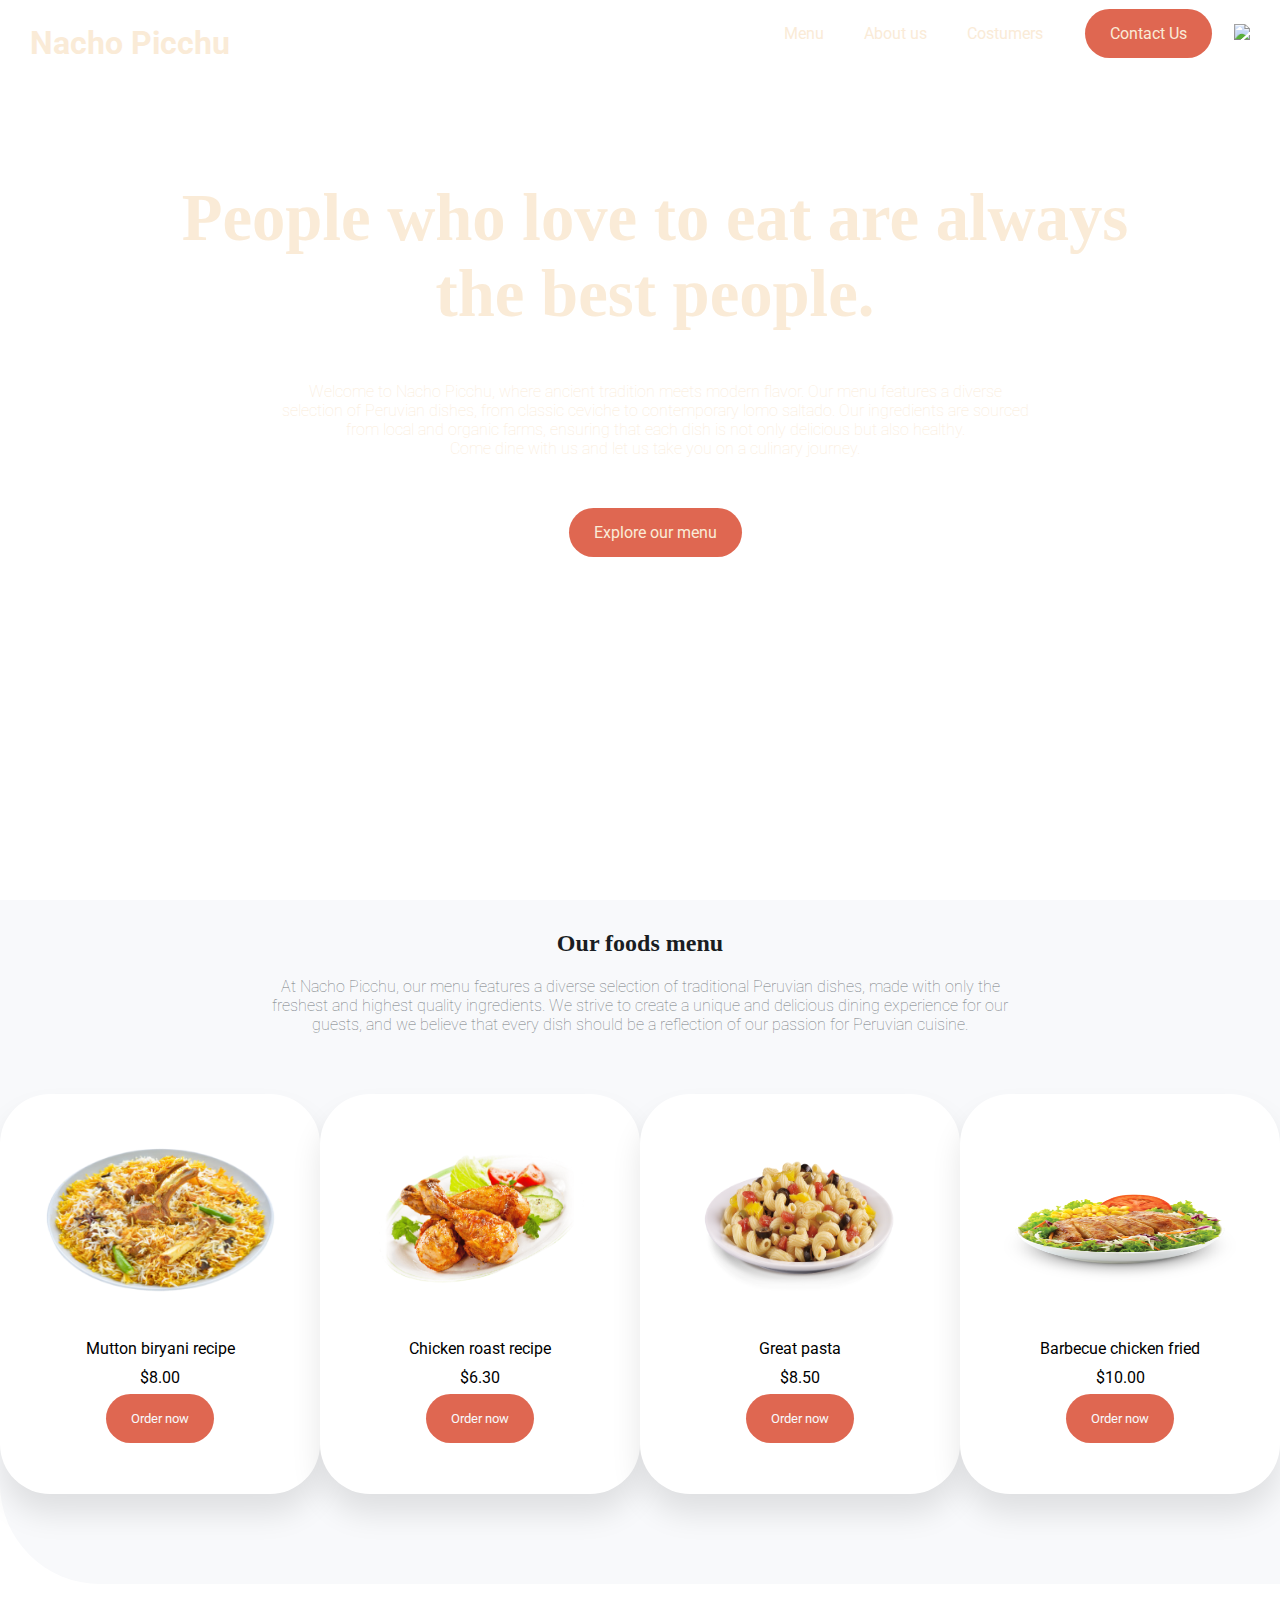
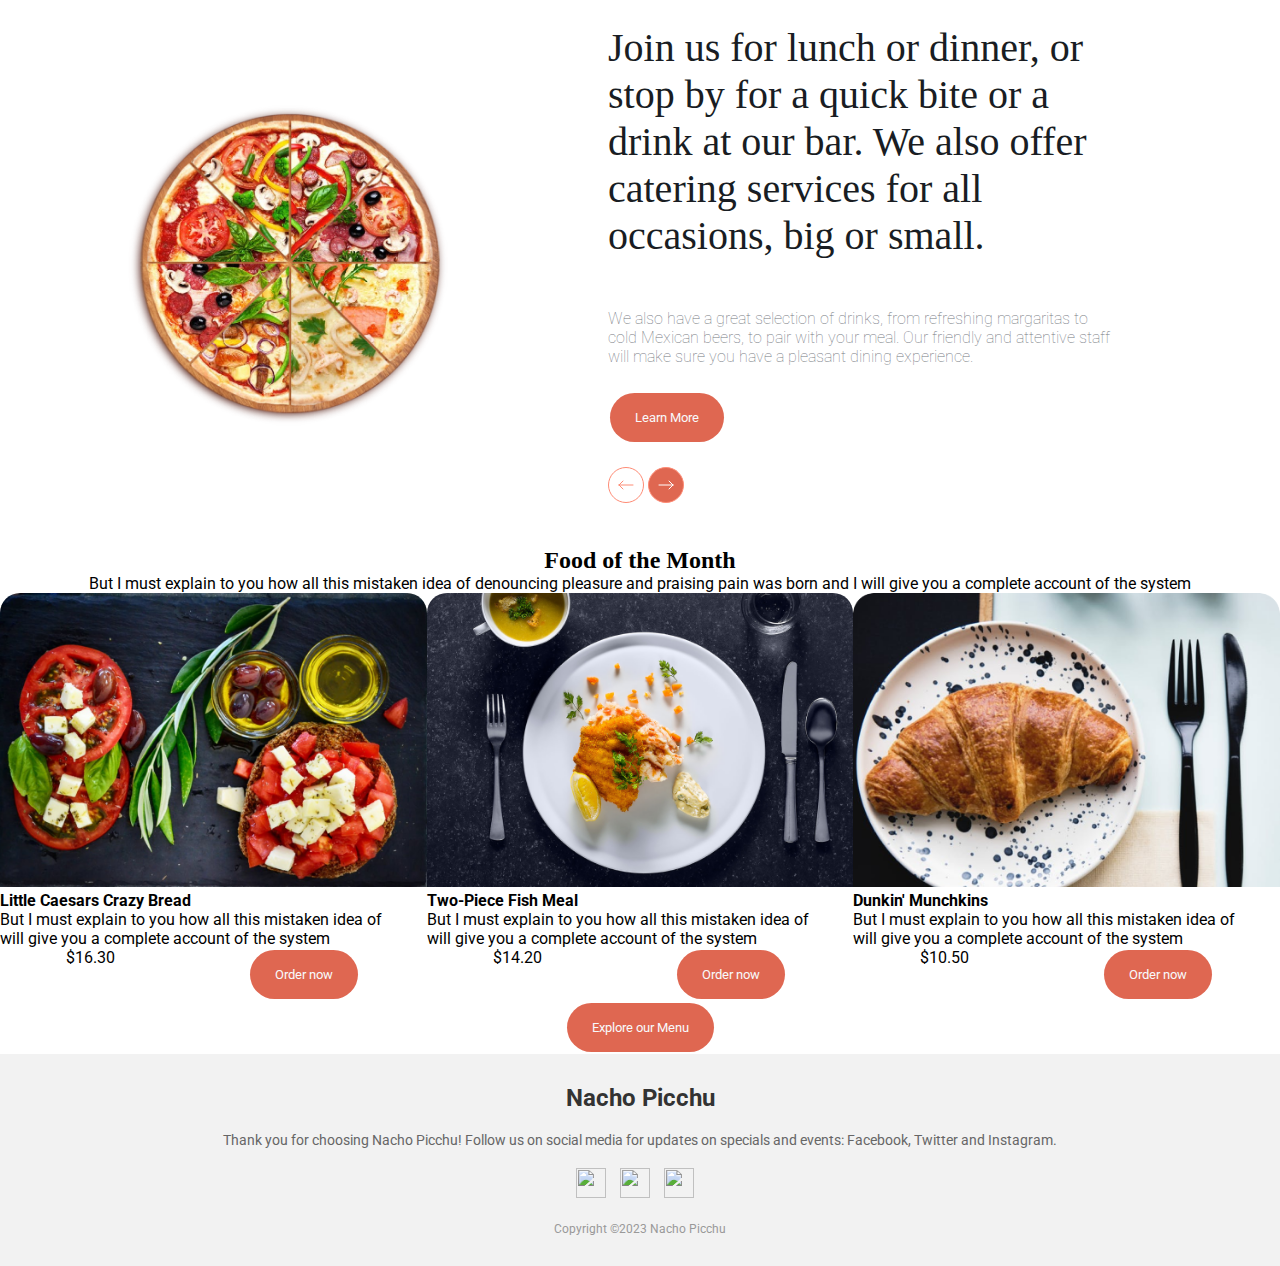
==== commit bb24729f: "`fix`: remove empty li" ====
--- a/index.html
+++ b/index.html
@@ -22,6 +22,7 @@
                 <li><a href="./pages/costumers.html">Costumers</a></li>
                 <li><a href="./pages/contact-us.html" class="color-btn">Contact Us</a></li>
             </ul>
+            <a><img src="./assets/icons/hamburger.svg" class="hamburger"></a>
         </nav>
         <div class="header-content">
             <h2>People who love to eat are always the best people.</h2>
@@ -123,7 +124,7 @@
                     </div>
                 </div>
             </div>
-            <button>Explore our Menu</button>
+            <button class="color-btn">Explore our Menu</button>
         </section>
     </main>
     <footer>
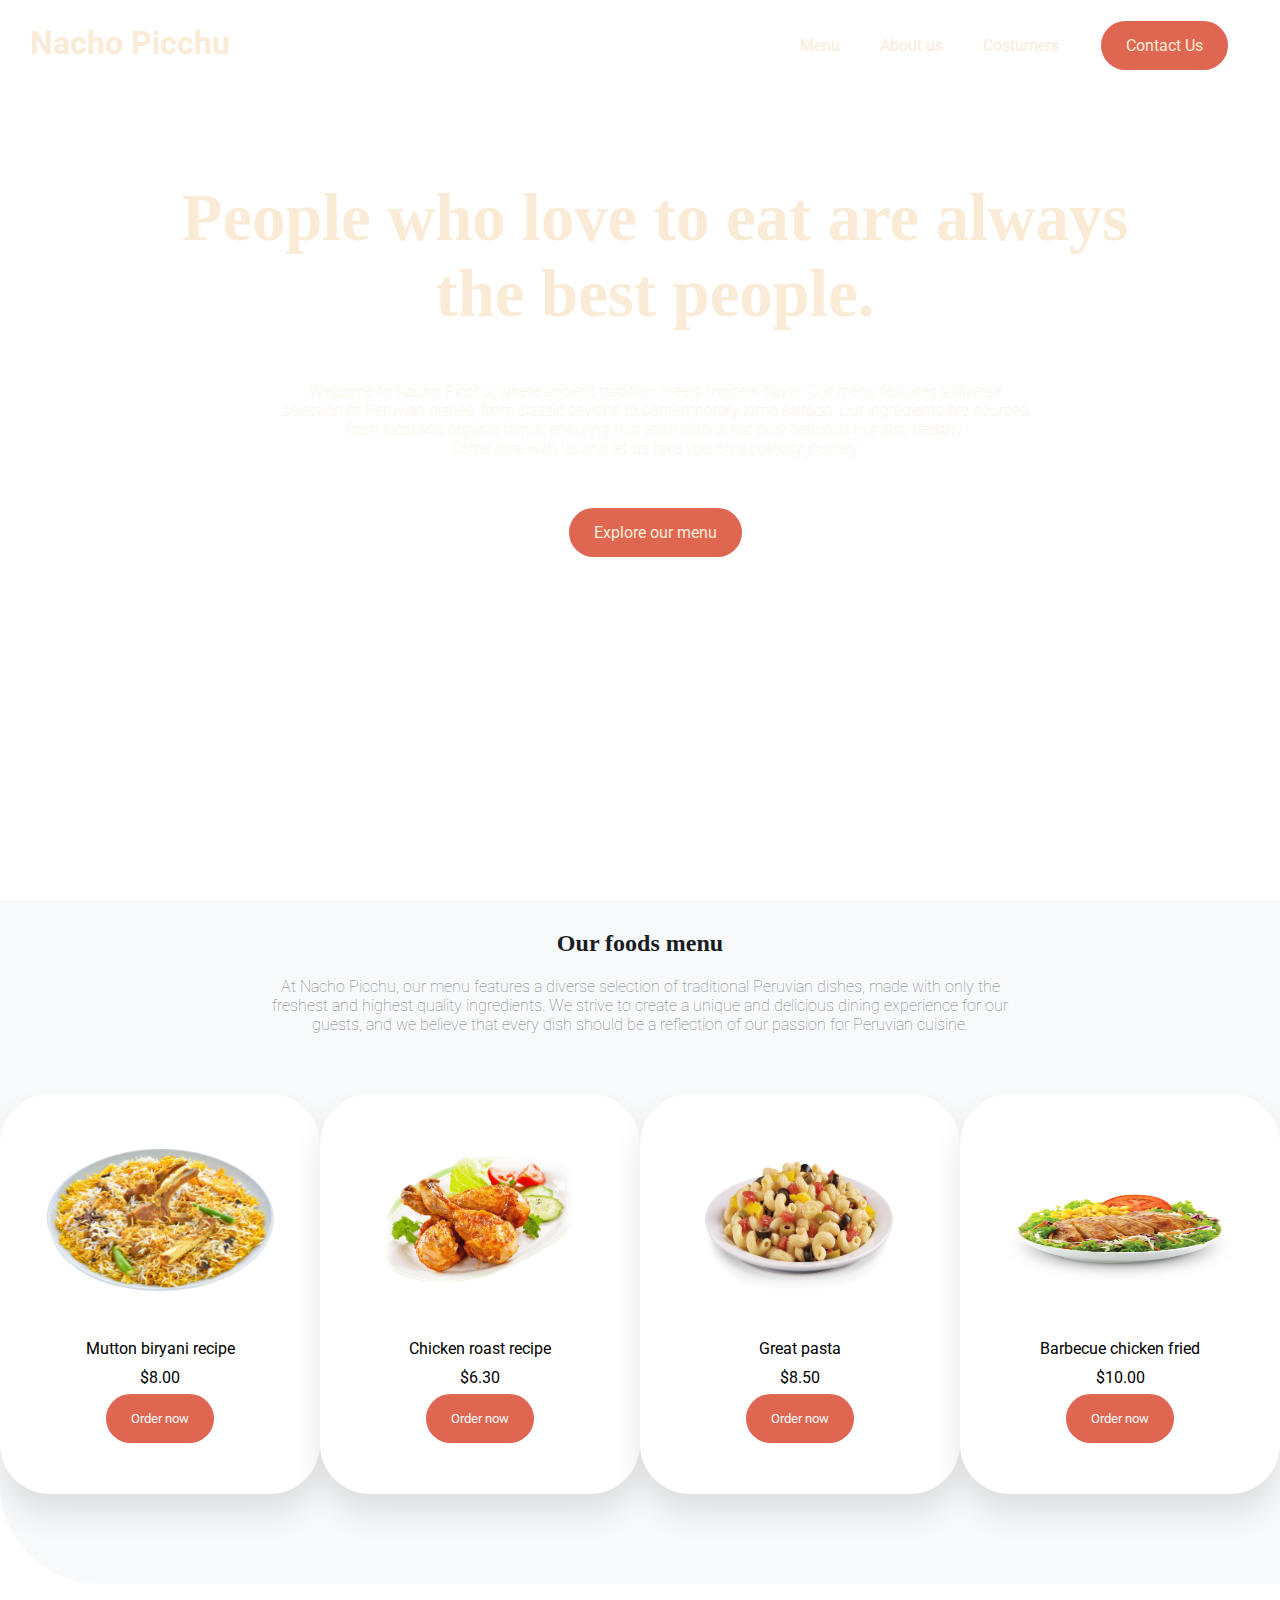
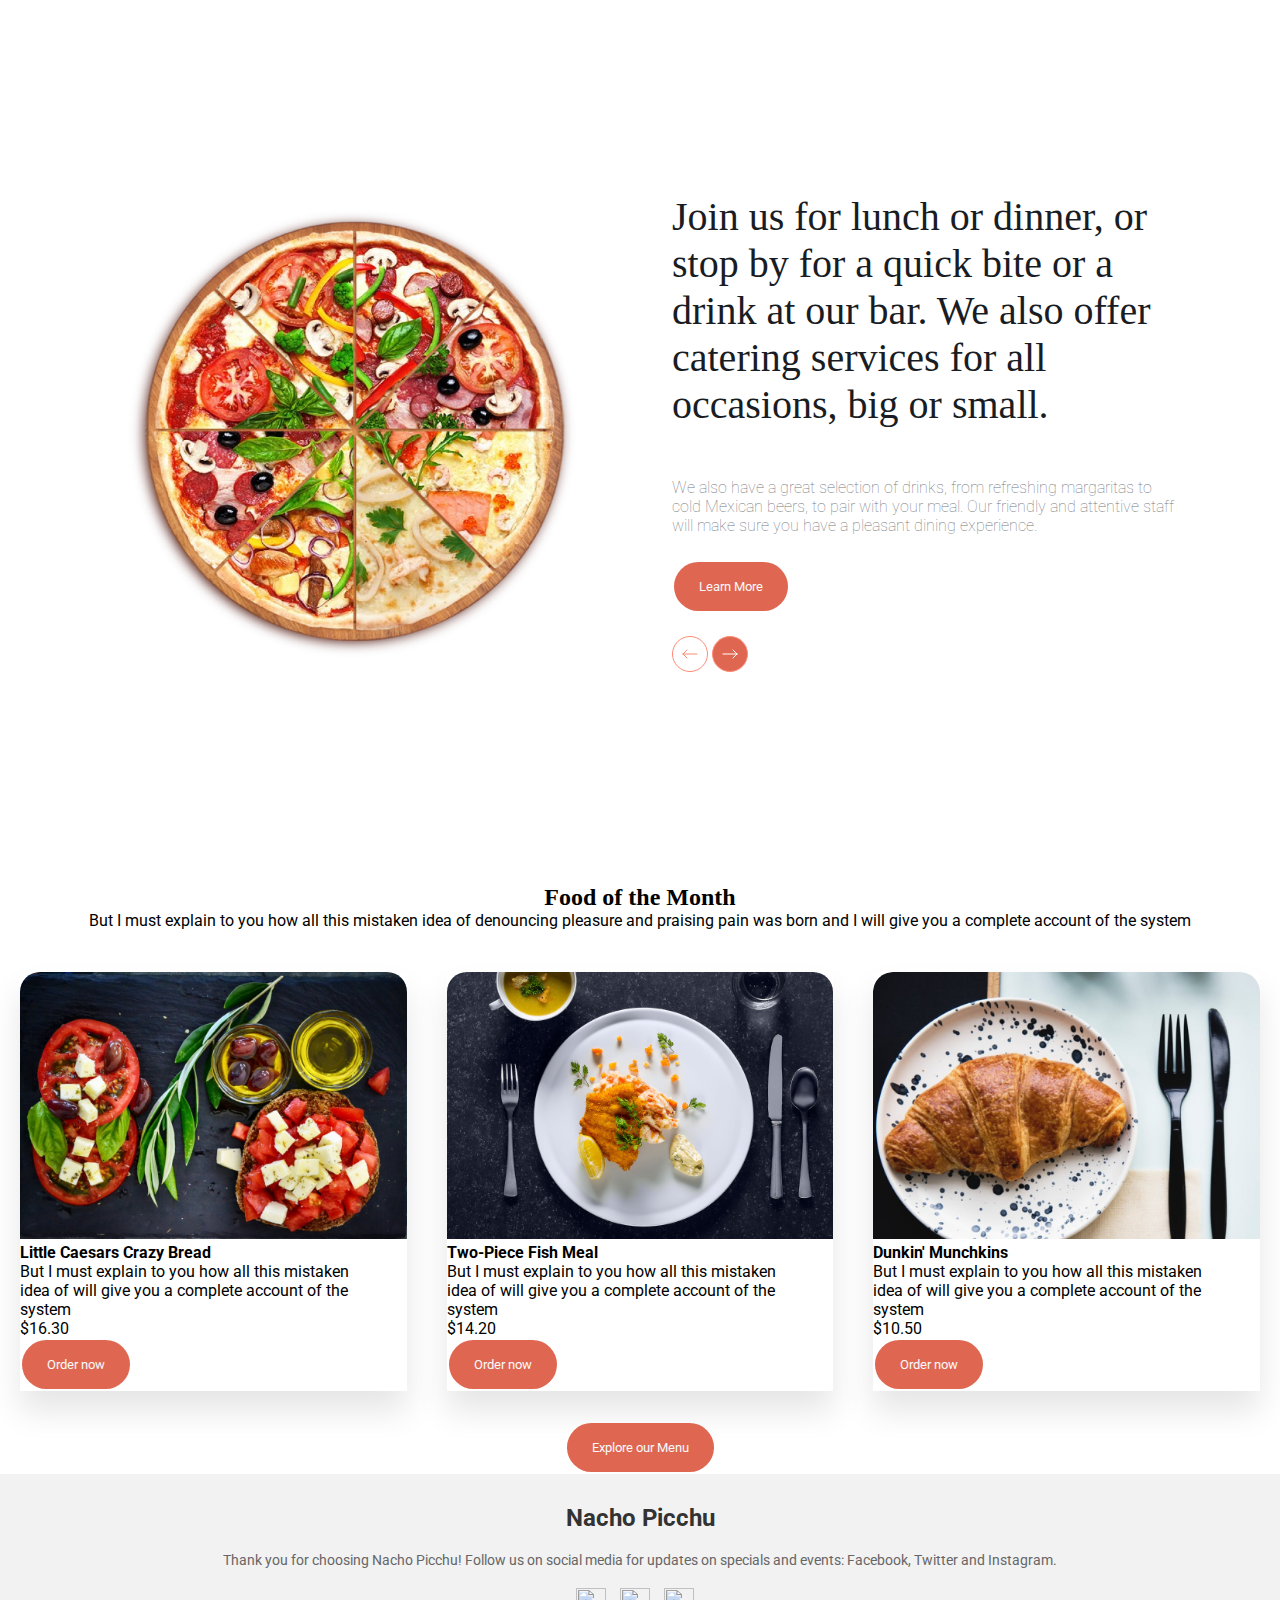
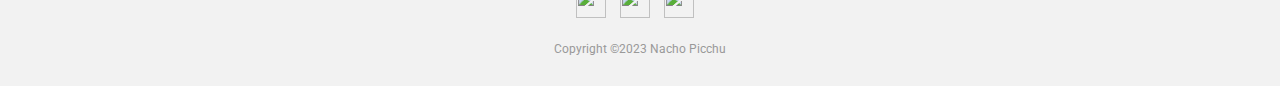
==== commit ca6992c9: "adding hover effect to the buttons" ====
--- a/index.html
+++ b/index.html
@@ -31,7 +31,7 @@
                 Our menu features a diverse selection of Peruvian dishes, from classic ceviche to contemporary lomo saltado. Our ingredients are
                 sourced from local and organic farms, ensuring that each dish is not only delicious but also healthy.</br> Come dine with us and let us take you on a culinary journey.
             </p>
-            <a href="#menu" class="color-btn" id="header-content-btn">Explore our menu</a>
+            <a href="#menu" class="color-btn hover-effect" id="header-content-btn">Explore our menu</a>
         </div>
     </header>
     <main>
@@ -45,25 +45,25 @@
                     <img src="./assets/images/cards/mutton.png" alt="Mutton biryani recipe">
                     <p>Mutton biryani recipe</p>
                     <p>$8.00</p>
-                    <button class="color-btn">Order now</button>
+                    <button class="color-btn hover-effect">Order now</button>
                 </div>
                 <div class="card">
                     <img src="./assets/images/cards/chicken.png" alt="Chicken roast recipe">
                     <p>Chicken roast recipe</p>
                     <p>$6.30</p>
-                    <button class="color-btn">Order now</button>
+                    <button class="color-btn hover-effect">Order now</button>
                 </div>
                 <div class="card">
                     <img src="./assets/images/cards/pasta.png" alt="Great pasta">
                     <p>Great pasta</p>
                     <p>$8.50</p>
-                    <button class="color-btn">Order now</button>
+                    <button class="color-btn hover-effect">Order now</button>
                 </div>
                 <div class="card">
                     <img src="./assets/images/cards/barbecue-chicken.png" alt="Barbecue chicken fried">
                     <p>Barbecue chicken fried</p>
                     <p>$10.00</p>
-                    <button class="color-btn">Order now</button>
+                    <button class="color-btn hover-effect">Order now</button>
                 </div>
             </div>
 
@@ -100,7 +100,7 @@
                         system</p>
                     <div class="price-div">
                         <p>$16.30</p>
-                        <button class="color-btn">Order now</button>
+                        <button class="color-btn hover-effect">Order now</button>
                     </div>
                 </div>
                 <div class="food-month-card">
@@ -110,7 +110,7 @@
                         system</p>
                     <div class="price-div">
                         <p>$14.20</p>
-                        <button class="color-btn">Order now</button>
+                        <button class="color-btn hover-effect">Order now</button>
                     </div>
                 </div>
                 <div class="food-month-card">
@@ -120,11 +120,11 @@
                         system</p>
                     <div class="price-div">
                         <p>$10.50</p>
-                        <button class="color-btn">Order now</button>
+                        <button class="color-btn hover-effect">Order now</button>
                     </div>
                 </div>
             </div>
-            <button class="color-btn">Explore our Menu</button>
+            <button class="color-btn hover-effect">Explore our Menu</button>
         </section>
     </main>
     <footer>
--- a/style.css
+++ b/style.css
@@ -14,13 +14,14 @@
   padding: 0;
   font-family: "Roboto", sans-serif;
 }
-body{
+body {
   min-width: 200px;
 }
 
 .flex-row {
   display: flex;
   flex-direction: row;
+  padding-top: 12px;
 }
 
 .flex-column {
@@ -34,7 +35,7 @@
   list-style-type: none;
 }
 
-.menu>li {
+.menu > li {
   margin: 0 20px;
 }
 
@@ -43,10 +44,13 @@
   color: antiquewhite;
 }
 
-li>a:hover {
+li > a:hover {
   text-decoration: underline;
 }
 
+.hamburger {
+  display: none;
+}
 /* Make image expand with it's div */
 /* when in a mobile device, content get out of the div */
 .header-image {
@@ -64,7 +68,7 @@
   top: 20%;
 }
 
-.header-content>h2 {
+.header-content > h2 {
   font-family: "Times New Roman", Times, serif;
   font-size: 50pt;
   text-align: center;
@@ -73,7 +77,7 @@
   margin-right: 10%;
 }
 
-.header-content>p {
+.header-content > p {
   font-weight: lighter;
   text-align: center;
   margin: 0 20%;
@@ -104,8 +108,9 @@
   border-radius: 43px;
 }
 
-color-btn:hover {
-  background: var(--secondary);
+.hover-effect:hover {
+  background-color: var(--secondary);
+  /* color: var(--secondary); */
 }
 
 #header-content-btn {
@@ -127,7 +132,7 @@
   color: var(--header-txt);
 }
 
-.foods-menu>p {
+.foods-menu > p {
   color: var(--p);
   font-weight: lighter;
   text-align: center;
@@ -155,7 +160,7 @@
   margin-bottom: 50px;
 }
 
-.card>p {
+.card > p {
   margin: 5px;
 }
 
@@ -168,9 +173,10 @@
 #pizza {
   display: flex;
   align-items: center;
-}
-
-#pizza>div>h2 {
+  height: 100vh;
+}
+
+#pizza > div > h2 {
   color: var(--header-txt);
   font-size: 40px;
   font-family: "Times New Roman", Times, serif;
@@ -178,7 +184,7 @@
   margin-bottom: 50px;
 }
 
-#pizza>div>p {
+#pizza > div > p {
   font-size: 1rem;
   font-weight: 100;
   color: var(--p);
@@ -196,9 +202,9 @@
 }
 
 #pizza-img {
-  width: 35%;
-  min-width: 80px !important;
-  height: 35%;
+  width: 45%;
+  height: auto;
+  object-fit: cover;
   padding: 5% 0 5% 10%;
 }
 
@@ -207,7 +213,7 @@
   flex-direction: column;
 }
 
-#pizza-text>nav {
+#pizza-text > nav {
   flex-direction: row;
 }
 
@@ -223,15 +229,20 @@
   align-items: center;
 }
 
-#food-of-the-month > h2{
+#food-of-the-month > h2 {
   font-family: "Times New Roman", Times, serif;
-
 }
 
 .food-month-cards {
   flex-wrap: wrap;
   justify-content: space-around;
   padding: auto;
+}
+
+.food-month-card {
+  margin: 30px 20px;
+  box-shadow: 0px 20px 30px rgba(0, 0, 0, 0.1);
+
 }
 
 .food-card-text {
@@ -245,23 +256,18 @@
   height: 25rem;
 }
 
-.food-month-card>img {
-    max-width: 100%;
-    object-fit: cover;
-    border-radius: 20px 20px 0 0;
-}
-.food-month-card>p {
+.food-month-card > img {
+  max-width: 100%;
+  object-fit: cover;
+  border-radius: 20px 20px 0 0;
+}
+.food-month-card > p {
   max-width: 90%;
   justify-content: center;
 }
 
 .food-title {
   font-weight: bold;
-}
-
-.price-div {
-  display: flex;
-  justify-content: space-around;
 }
 
 footer {
@@ -298,7 +304,7 @@
 }
 @media only screen and (max-width: 900px) {
   .header-content h2 {
-    font-size: 24px;
+    font-size: 50px;
   }
 
   .header-content p {
@@ -318,28 +324,25 @@
 @media only screen and (max-width: 768px) {
   .menu {
     display: none;
-    display: none;
+  }
+  .hamburger {
+    display: block;
   }
 
   .header-content {
     text-align: center;
-    text-align: center;
   }
 
   .header-content h2 {
-    font-size: 28px;
     font-size: 28px;
   }
 
   .header-content p {
     font-size: 16px;
     width: 90%;
-    font-size: 16px;
-    width: 90%;
   }
 
   #header-content-btn {
-    margin: 20px auto 0;
     margin: 20px auto 0;
   }
 
@@ -347,33 +350,25 @@
     display: flex;
     flex-direction: column;
     align-items: center;
-    display: flex;
-    flex-direction: column;
-    align-items: center;
   }
 
   .cards {
     flex-direction: column;
     align-items: center;
-    flex-direction: column;
-    align-items: center;
   }
 
   .card {
     margin: 10px auto;
-    margin: 10px auto;
-  }
-  #pizza-img {
-    display: none;
+  }
 
   #pizza-content {
     width: 90%;
     height: auto;
   }
 
-  #pizza>div>h2 {
+  #pizza > div > h2 {
     color: var(--header-txt);
-    font-size: 23px;
+    font-size: 40px;
     font-family: "Times New Roman", Times, serif;
     font-weight: 500;
     margin-bottom: 50px;
@@ -385,7 +380,7 @@
     align-items: center; /* center elements vertically */
   }
   #pizza nav {
-    display:none ;
+    display: none;
   }
 
   #pizza-img {
@@ -396,7 +391,7 @@
 /* styles for extra small screens (less than 480px) */
 @media only screen and (max-width: 480px) {
   .header-content h2 {
-    font-size: 24px;
+    font-size: 35px;
   }
 
   .header-content p {
@@ -410,4 +405,4 @@
   .card p {
     font-size: 14px;
   }
-}+}
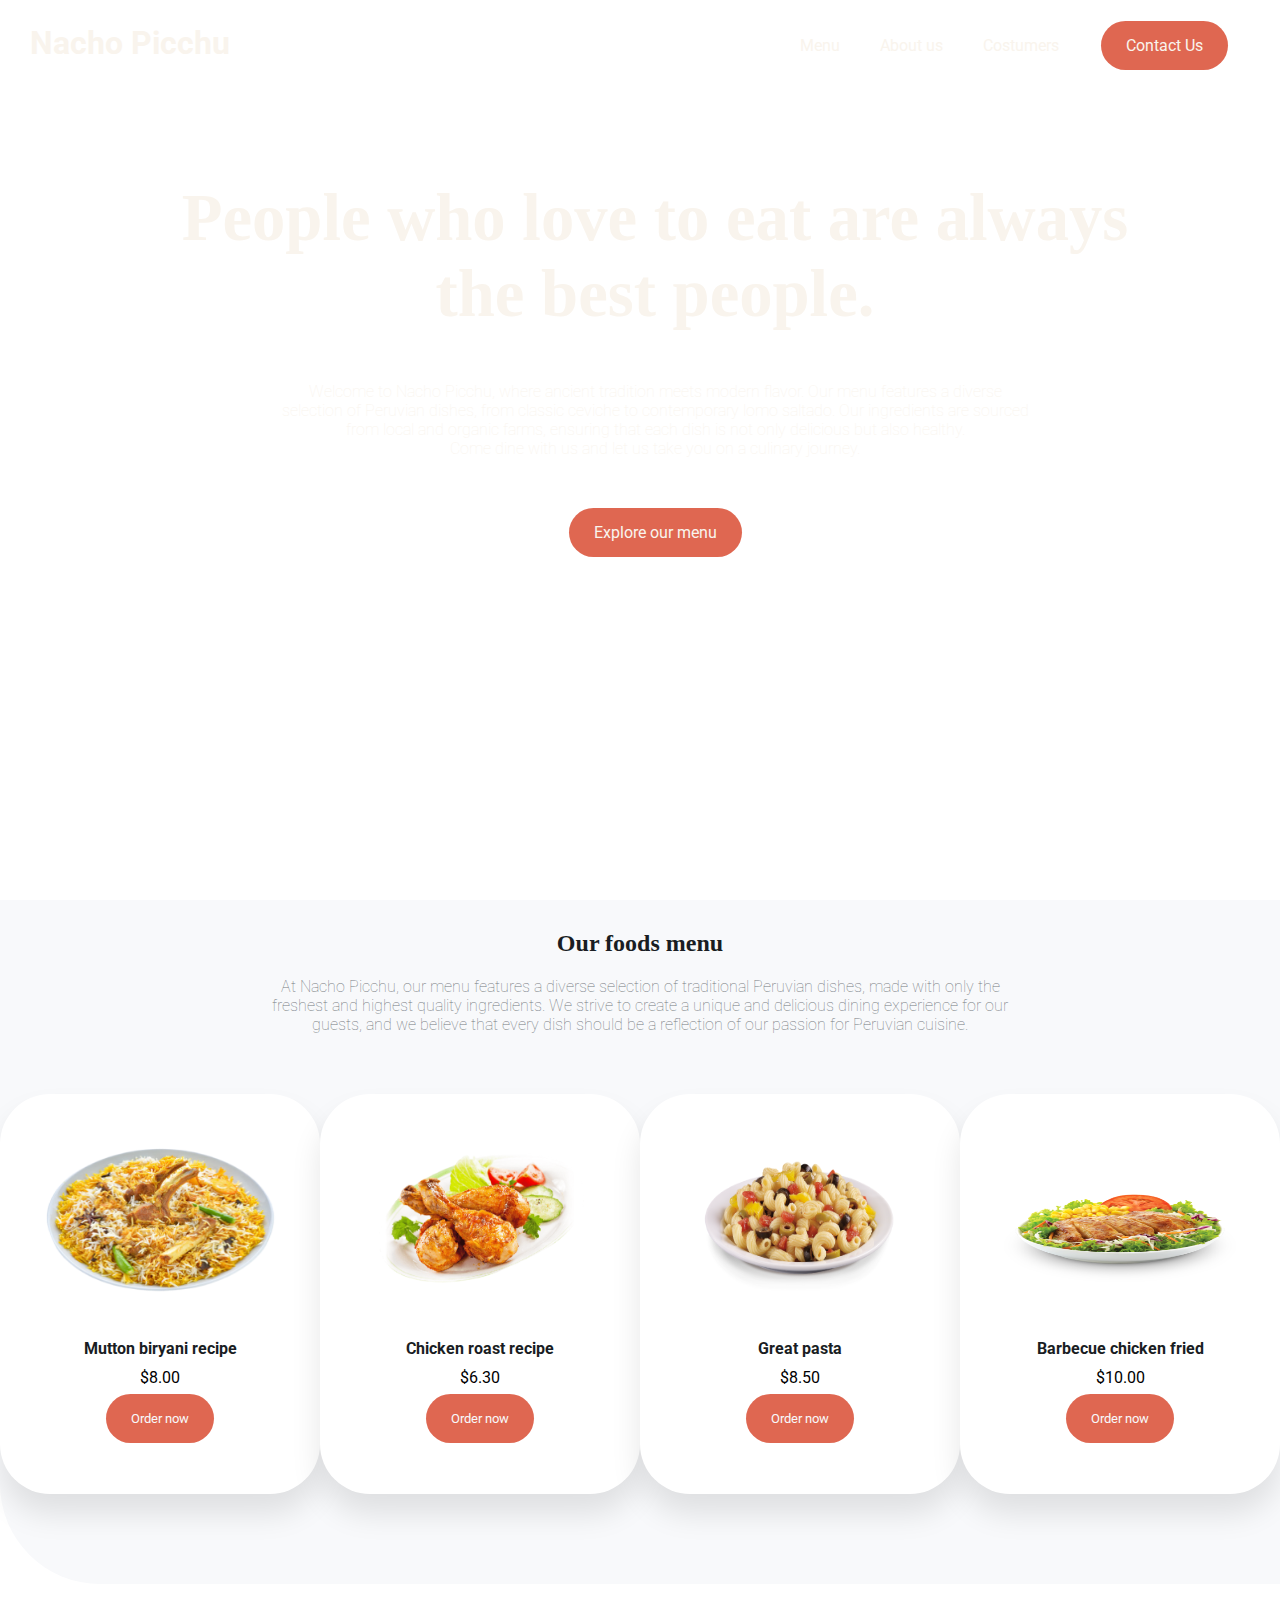
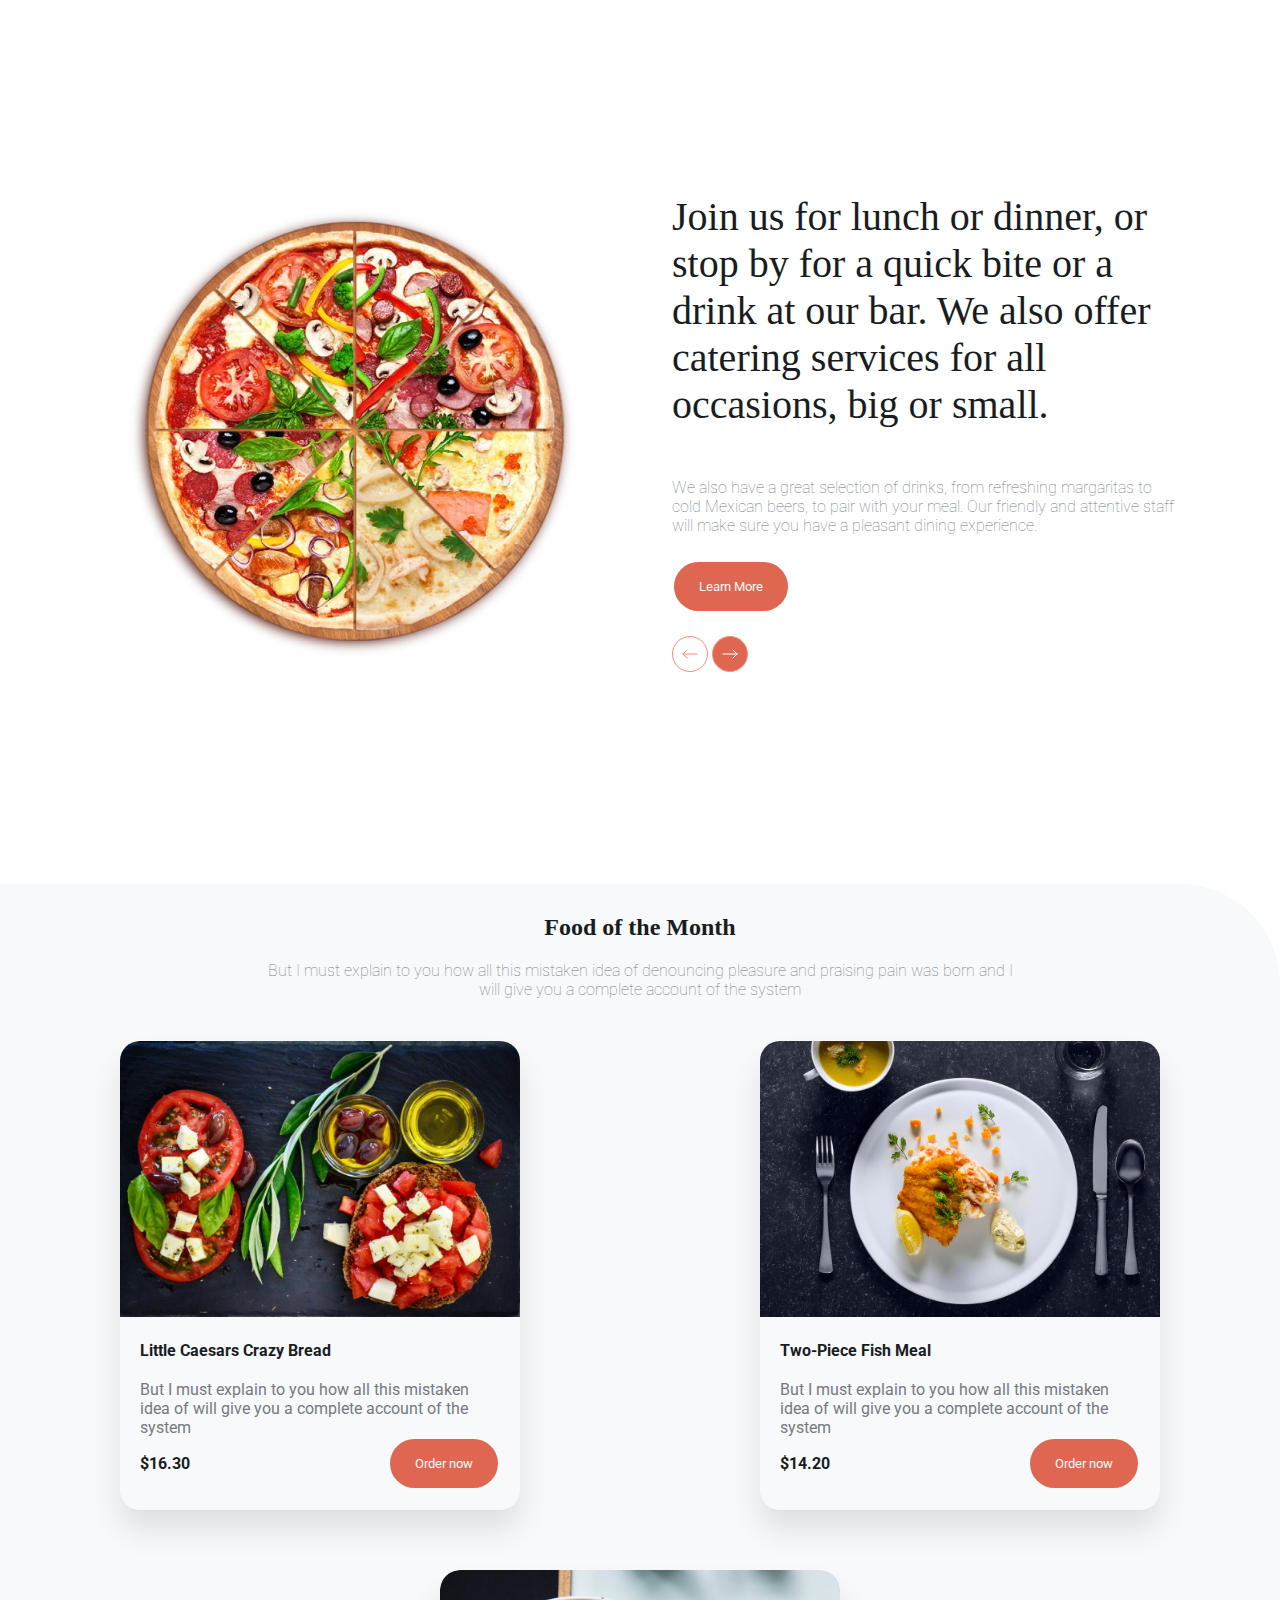
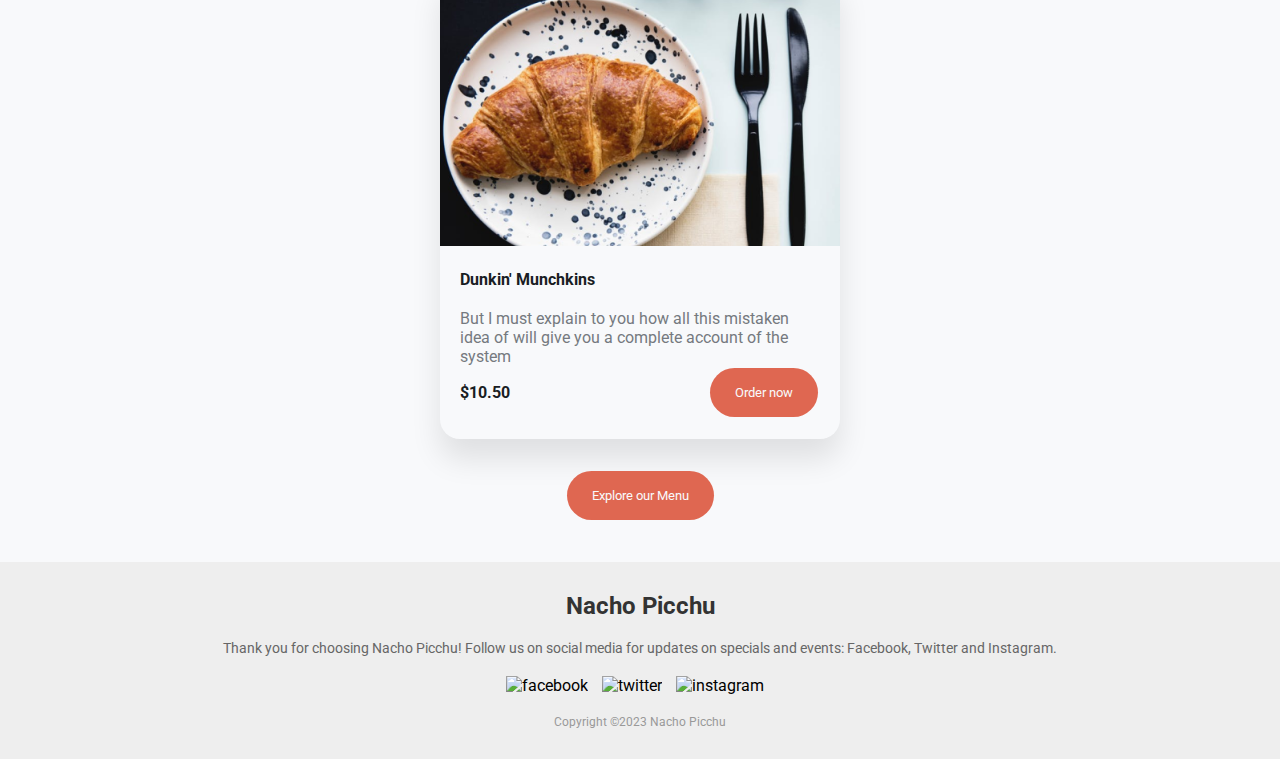
==== commit 4a038cf9: "styling food of the month section" ====
--- a/index.html
+++ b/index.html
@@ -22,7 +22,7 @@
                 <li><a href="./pages/costumers.html">Costumers</a></li>
                 <li><a href="./pages/contact-us.html" class="color-btn">Contact Us</a></li>
             </ul>
-            <a><img src="./assets/icons/hamburger.svg" class="hamburger"></a>
+            <a><img src="./assets/icons/hamburger.svg" class="hamburger" alt="menu"></a>
         </nav>
         <div class="header-content">
             <h2>People who love to eat are always the best people.</h2>
@@ -43,25 +43,25 @@
             <div class="cards flex-row">
                 <div class="card">
                     <img src="./assets/images/cards/mutton.png" alt="Mutton biryani recipe">
-                    <p>Mutton biryani recipe</p>
-                    <p>$8.00</p>
+                    <p class="food-title">Mutton biryani recipe</p>
+                    <p class="food-price">$8.00</p>
                     <button class="color-btn hover-effect">Order now</button>
                 </div>
                 <div class="card">
                     <img src="./assets/images/cards/chicken.png" alt="Chicken roast recipe">
-                    <p>Chicken roast recipe</p>
+                    <p class="food-title">Chicken roast recipe</p>
                     <p>$6.30</p>
                     <button class="color-btn hover-effect">Order now</button>
                 </div>
                 <div class="card">
                     <img src="./assets/images/cards/pasta.png" alt="Great pasta">
-                    <p>Great pasta</p>
+                    <p class="food-title">Great pasta</p>
                     <p>$8.50</p>
                     <button class="color-btn hover-effect">Order now</button>
                 </div>
                 <div class="card">
                     <img src="./assets/images/cards/barbecue-chicken.png" alt="Barbecue chicken fried">
-                    <p>Barbecue chicken fried</p>
+                    <p class="food-title">Barbecue chicken fried</p>
                     <p>$10.00</p>
                     <button class="color-btn hover-effect">Order now</button>
                 </div>
@@ -79,7 +79,7 @@
                     We also have a great selection of drinks, from refreshing margaritas to cold Mexican beers, to pair with your meal. Our friendly and attentive staff will make sure you have a pleasant dining experience.
                 </p>
                 <div class="pizza-text">
-                    <button class="color-btn margin-text">Learn More</button>
+                    <button class="color-btn margin-text hover-effect">Learn More</button>
                     <nav>
                         <a href="#"><img src="./assets/icons/previous.svg" alt="previous"></a>
                         <a href="#"><img src="./assets/icons/next.svg" alt="next"></a>
@@ -92,35 +92,41 @@
             <h2>Food of the Month</h2>
             <p>But I must explain to you how all this mistaken idea of denouncing pleasure and praising pain was born
                 and I will give you a complete account of the system</p>
-            <div class="food month-cards flex-row">
+            <div class="food-month-cards flex-row">
                 <div class="food-month-card">
                     <img src="./assets/images/cards/little-caesars.png" alt="Little Caesars Crazy Bread">
-                    <p class="food-title">Little Caesars Crazy Bread</p>
-                    <p>But I must explain to you how all this mistaken idea of will give you a complete account of the
-                        system</p>
-                    <div class="price-div">
-                        <p>$16.30</p>
-                        <button class="color-btn hover-effect">Order now</button>
+                    <div class="food-info">
+                        <p class="food-title">Little Caesars Crazy Bread</p>
+                        <p>But I must explain to you how all this mistaken idea of will give you a complete account of the
+                            system</p>
+                        <div class="price-div">
+                            <p>$16.30</p>
+                            <button class="color-btn hover-effect">Order now</button>
+                        </div>
                     </div>
                 </div>
                 <div class="food-month-card">
                     <img src="./assets/images/cards/fish.png" alt="Two-Piece Fish Meal">
-                    <p class="food-title">Two-Piece Fish Meal</p>
-                    <p>But I must explain to you how all this mistaken idea of will give you a complete account of the
-                        system</p>
-                    <div class="price-div">
-                        <p>$14.20</p>
-                        <button class="color-btn hover-effect">Order now</button>
+                    <div class="food-info">
+                        <p class="food-title">Two-Piece Fish Meal</p>
+                        <p>But I must explain to you how all this mistaken idea of will give you a complete account of the
+                            system</p>
+                        <div class="price-div">
+                            <p>$14.20</p>
+                            <button class="color-btn hover-effect">Order now</button>
+                        </div>
                     </div>
                 </div>
                 <div class="food-month-card">
                     <img src="./assets/images/cards/dunkin-munchkins.png" alt="Dunkin' Munchkins">
-                    <p class="food-title">Dunkin' Munchkins</p>
-                    <p>But I must explain to you how all this mistaken idea of will give you a complete account of the
-                        system</p>
-                    <div class="price-div">
-                        <p>$10.50</p>
-                        <button class="color-btn hover-effect">Order now</button>
+                    <div class="food-info">
+                        <p class="food-title">Dunkin' Munchkins</p>
+                        <p>But I must explain to you how all this mistaken idea of will give you a complete account of the
+                            system</p>
+                        <div class="price-div">
+                            <p>$10.50</p>
+                            <button class="color-btn hover-effect">Order now</button>
+                        </div>
                     </div>
                 </div>
             </div>
@@ -131,9 +137,9 @@
         <h2>Nacho Picchu</h2>
         <p>Thank you for choosing Nacho Picchu! Follow us on social media for updates on specials and events: Facebook, Twitter and Instagram.</p>
         <div class="social-media">
-            <img src="./assets/icons/fb.svg">
-            <img src="./assets/icons/twitter.svg">
-            <img src="./assets/icons/insta.svg">
+            <img src="./assets/icons/fb.svg" alt="facebook">
+            <img src="./assets/icons/twitter.svg" alt="twitter">
+            <img src="./assets/icons/insta.svg" alt="instagram">
         </div>
         <p>Copyright ©2023 Nacho Picchu</p>
     </footer>
--- a/style.css
+++ b/style.css
@@ -1,6 +1,7 @@
 /* CSS Variables */
 :root {
   --white: #fff;
+  --antique:#f9f4ed;
   --primary: #df6751;
   --secondary: #fe8b75;
   --header-txt: #191d23;
@@ -41,7 +42,7 @@
 
 a {
   text-decoration: none;
-  color: antiquewhite;
+  color: var(--antique);
 }
 
 li > a:hover {
@@ -64,7 +65,7 @@
   align-items: center;
   justify-content: center;
   position: absolute;
-  color: antiquewhite;
+  color: var(--antique);
   top: 20%;
 }
 
@@ -78,13 +79,14 @@
 }
 
 .header-content > p {
+  font-size: 1rem;
   font-weight: lighter;
   text-align: center;
   margin: 0 20%;
 }
 
 .title {
-  color: antiquewhite;
+  color: var(--antique);
   font-weight: bold;
 }
 
@@ -224,13 +226,32 @@
 }
 
 #food-of-the-month {
-  display: flex;
-  flex-direction: column;
-  align-items: center;
-}
-
-#food-of-the-month > h2 {
+  background-color: var(--bg-grey);
+  min-height: 100vh;
+  border-radius: 0px 100px 0px 0px;
+  padding-bottom: 40px;
+  display: flex;
+  flex-direction: column;
+  align-items: center;
+}
+
+#food-of-the-month h2 {
   font-family: "Times New Roman", Times, serif;
+  text-align: center;
+  padding-top: 30px;
+  margin-bottom: 20px;
+  color: var(--header-txt);
+}
+
+#food-of-the-month > p {
+  color: var(--p);
+  font-weight: lighter;
+  text-align: center;
+  margin: 0 20%;
+}
+
+food-of-the-month > p {
+  text-align: center;
 }
 
 .food-month-cards {
@@ -240,9 +261,10 @@
 }
 
 .food-month-card {
+  max-width: 400px;
   margin: 30px 20px;
   box-shadow: 0px 20px 30px rgba(0, 0, 0, 0.1);
-
+  border-radius: 20px;
 }
 
 .food-card-text {
@@ -257,21 +279,43 @@
 }
 
 .food-month-card > img {
+  width: 100%;
+  height: auto;
   max-width: 100%;
   object-fit: cover;
   border-radius: 20px 20px 0 0;
 }
+
 .food-month-card > p {
   max-width: 90%;
   justify-content: center;
 }
 
 .food-title {
+  color: var(--header-txt);
   font-weight: bold;
+  margin: 0 0 20px 0;
+}
+
+.food-info {
+  color: var(--p);
+  padding: 20px;
+}
+
+.price-div {
+  color: var(--header-txt);
+  display: flex;
+  flex-direction: row;
+  justify-content: space-between;
+  align-items: center;
+}
+
+.price-div > p {
+  font-weight: bold;
 }
 
 footer {
-  background-color: #f2f2f2;
+  background-color: #eeeeee;
   padding: 30px;
   text-align: center;
 }
@@ -307,10 +351,6 @@
     font-size: 50px;
   }
 
-  .header-content p {
-    font-size: 14px;
-  }
-
   #pizza h2 {
     font-size: 10px;
   }
@@ -327,6 +367,7 @@
   }
   .hamburger {
     display: block;
+    cursor: pointer;
   }
 
   .header-content {
@@ -338,7 +379,6 @@
   }
 
   .header-content p {
-    font-size: 16px;
     width: 90%;
   }
 
@@ -350,6 +390,9 @@
     display: flex;
     flex-direction: column;
     align-items: center;
+  }
+  .foods-menu > p {
+    margin: 0 5%;
   }
 
   .cards {
@@ -386,7 +429,9 @@
   #pizza-img {
     display: none;
   }
-}
+  #food-of-the-month > p {
+    margin: 0 5%;
+  }
 
 /* styles for extra small screens (less than 480px) */
 @media only screen and (max-width: 480px) {
@@ -394,10 +439,6 @@
     font-size: 35px;
   }
 
-  .header-content p {
-    font-size: 14px;
-  }
-
   #pizza h2 {
     font-size: 10px;
   }
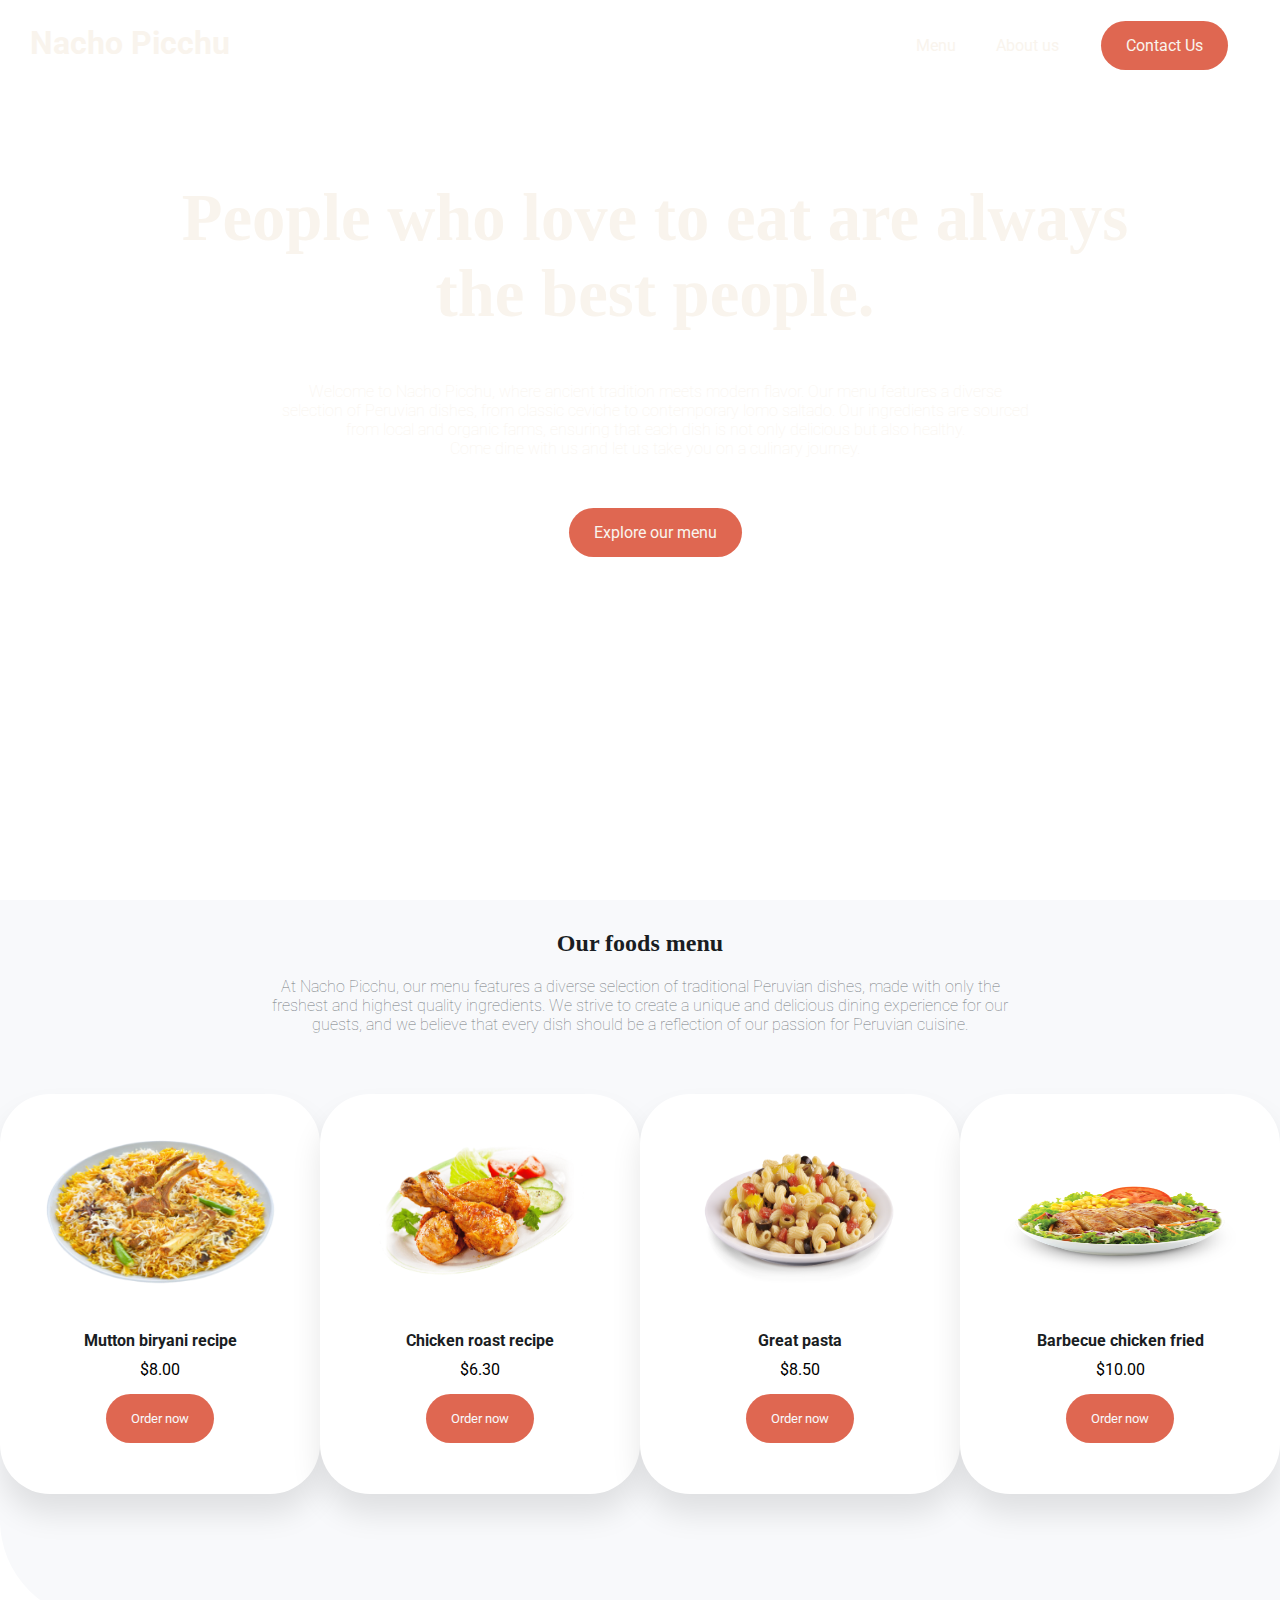
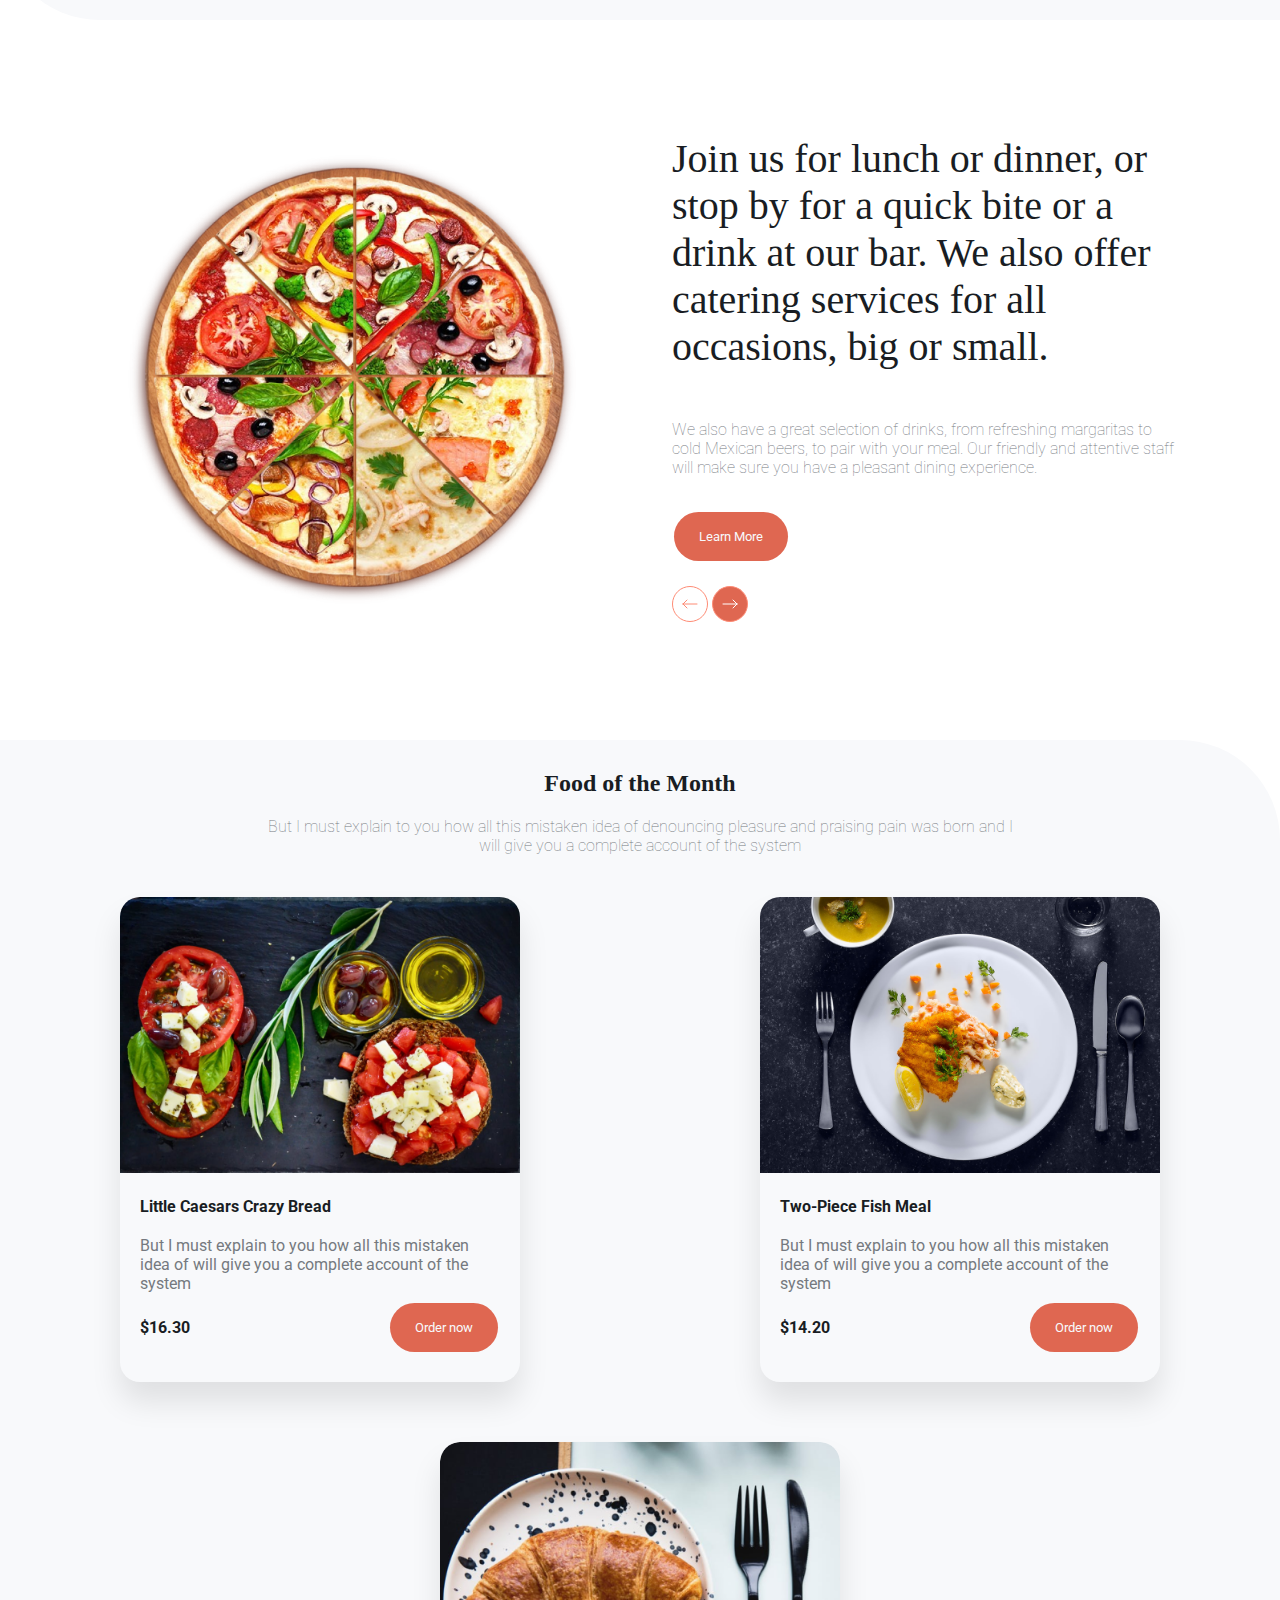
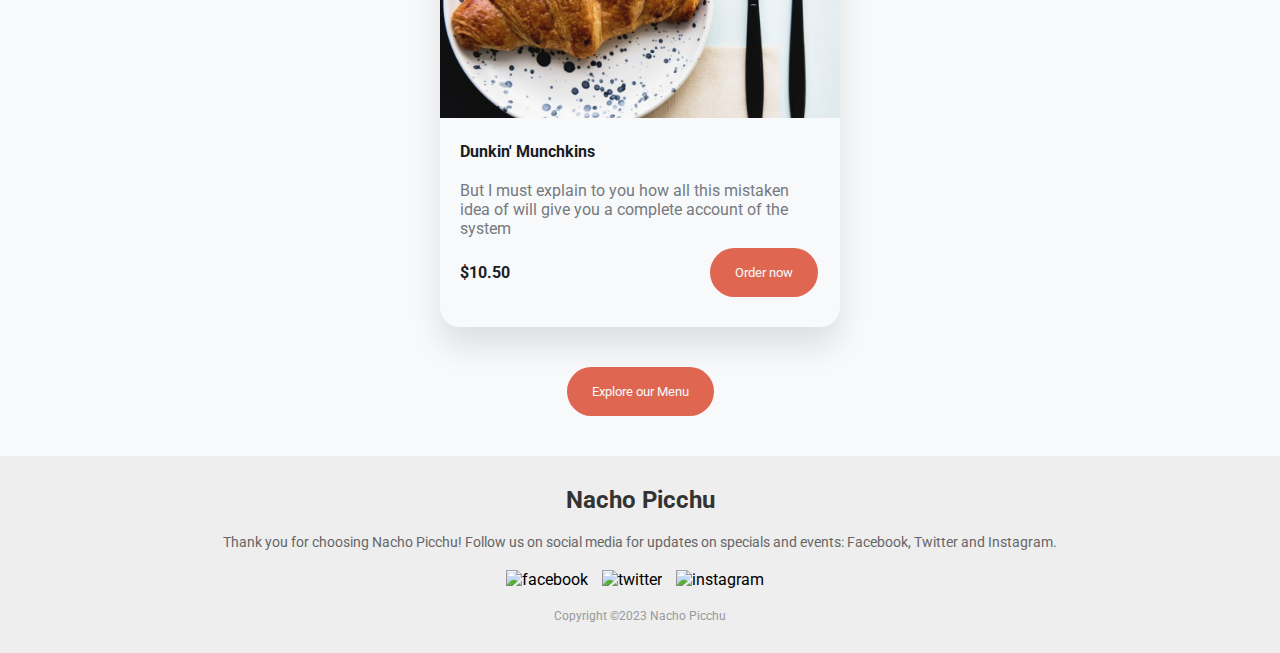
==== commit bd62e983: "removing consumers" ====
--- a/index.html
+++ b/index.html
@@ -19,8 +19,7 @@
             <ul class="menu flex-row">
                 <li><a href="#menu">Menu</a></li>
                 <li><a href="./pages/about-us.html">About us</a></li>
-                <li><a href="./pages/costumers.html">Costumers</a></li>
-                <li><a href="./pages/contact-us.html" class="color-btn">Contact Us</a></li>
+                <li><a href="./pages/contact-us.html" class="color-btn hover-effect">Contact Us</a></li>
             </ul>
             <a><img src="./assets/icons/hamburger.svg" class="hamburger" alt="menu"></a>
         </nav>
--- a/style.css
+++ b/style.css
@@ -103,7 +103,7 @@
 
 .color-btn {
   padding: 15px 25px;
-  margin: 2px 2px;
+  margin: 10px 2px;
   gap: 20px;
   height: 49px;
   background: var(--primary);
@@ -124,6 +124,7 @@
   display: flex;
   flex-direction: column;
   border-radius: 0px 0px 0px 100px;
+  min-height: 80vh;
 }
 
 .foods-menu h2 {
@@ -175,7 +176,7 @@
 #pizza {
   display: flex;
   align-items: center;
-  height: 100vh;
+  height: 80vh;
 }
 
 #pizza > div > h2 {
@@ -229,7 +230,7 @@
   background-color: var(--bg-grey);
   min-height: 100vh;
   border-radius: 0px 100px 0px 0px;
-  padding-bottom: 40px;
+  padding-bottom: 30px;
   display: flex;
   flex-direction: column;
   align-items: center;
@@ -375,7 +376,7 @@
   }
 
   .header-content h2 {
-    font-size: 28px;
+    font-size: 40px;
   }
 
   .header-content p {
@@ -411,7 +412,7 @@
 
   #pizza > div > h2 {
     color: var(--header-txt);
-    font-size: 40px;
+    font-size: 30px;
     font-family: "Times New Roman", Times, serif;
     font-weight: 500;
     margin-bottom: 50px;
@@ -447,3 +448,5 @@
     font-size: 14px;
   }
 }
+
+}